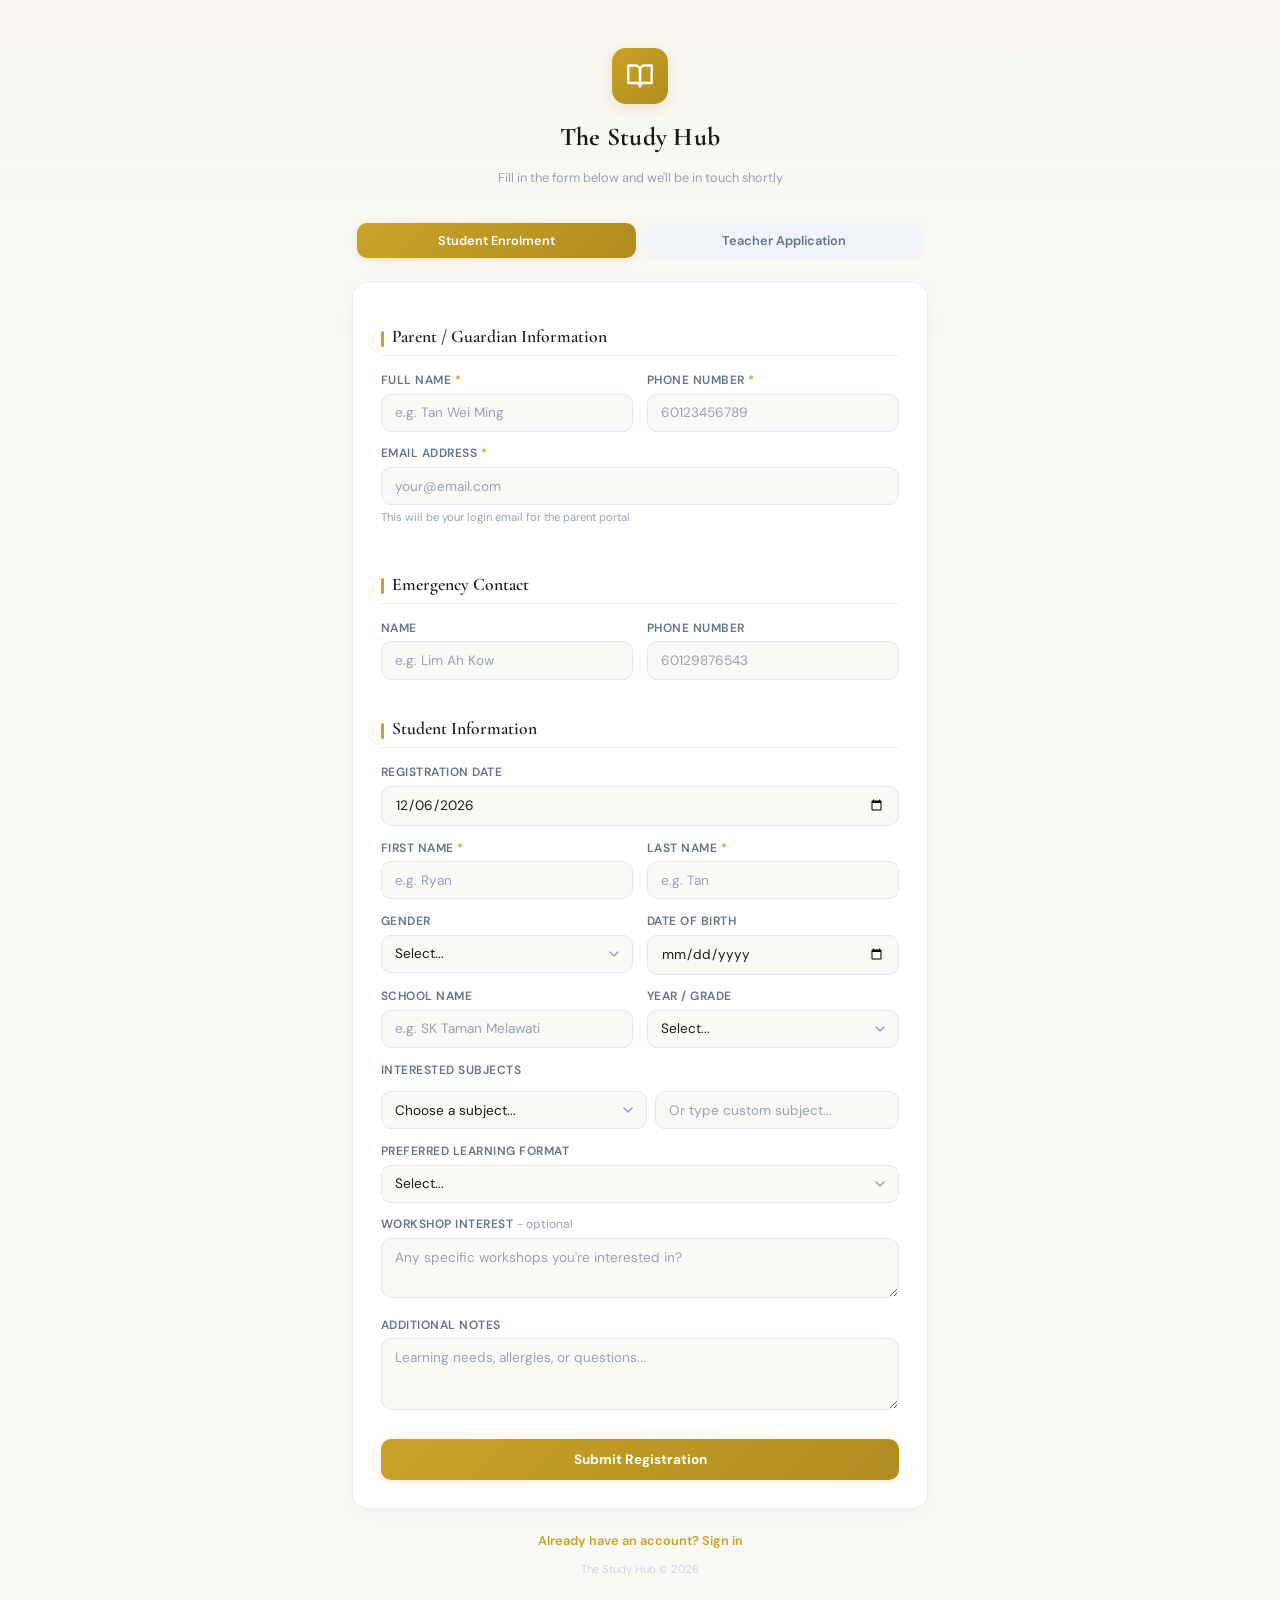
==== frontend/register.html @ 4c8f6954 "auth fix" ====
<!DOCTYPE html>
<html lang="en">
<head>
  <meta charset="UTF-8">
  <meta name="viewport" content="width=device-width, initial-scale=1.0">
  <title>Register — The Study Hub</title>
  <link rel="preconnect" href="https://fonts.googleapis.com">
  <link rel="preconnect" href="https://fonts.gstatic.com" crossorigin>
  <link href="https://fonts.googleapis.com/css2?family=Cormorant+Garamond:wght@400;600;700&family=DM+Sans:wght@400;500;600;700&display=swap" rel="stylesheet">
  <style>
    * { box-sizing: border-box; }
    body { font-family: 'DM Sans', sans-serif; background: #FAF9F6; color: #1a1a1a; }

    .reg-input {
      width: 100%; padding: 0.6rem 0.8rem;
      background: #FAF9F6; border: 1px solid #e2e8f0;
      border-radius: 10px; color: #1a1a1a; font-size: 0.85rem;
      outline: none; transition: border 0.2s, box-shadow 0.2s;
      font-family: 'DM Sans', sans-serif;
    }
    .reg-input:focus {
      border-color: #C9A227;
      box-shadow: 0 0 0 3px rgba(201,162,39,0.1);
    }
    .reg-input::placeholder { color: #94a3b8; }
    select.reg-input { appearance: none; background-image: url("data:image/svg+xml,%3Csvg width='10' height='6' viewBox='0 0 10 6' fill='none' xmlns='http://www.w3.org/2000/svg'%3E%3Cpath d='M1 1l4 4 4-4' stroke='%2394a3b8' stroke-width='1.5' stroke-linecap='round' stroke-linejoin='round'/%3E%3C/svg%3E"); background-repeat: no-repeat; background-position: right 0.8rem center; padding-right: 2.2rem; }
    textarea.reg-input { resize: vertical; min-height: 60px; }

    .reg-label {
      display: block; font-size: 0.75rem; font-weight: 600;
      color: #64748b; margin-bottom: 0.35rem;
      text-transform: uppercase; letter-spacing: 0.04em;
    }
    .reg-label .req { color: #C9A227; }

    .section-title {
      font-family: 'Cormorant Garamond', serif;
      font-size: 1.1rem; font-weight: 600; color: #1a1a1a;
      padding-bottom: 0.5rem; margin-bottom: 1rem;
      border-bottom: 1px solid rgba(201,162,39,0.15);
    }
    .section-title::before {
      content: ''; display: inline-block; width: 3px; height: 0.9em;
      background: #C9A227; border-radius: 2px; margin-right: 0.5rem; vertical-align: middle;
    }

    .tab-btn {
      flex: 1; padding: 0.55rem; border-radius: 10px; font-size: 0.8rem;
      font-weight: 600; cursor: pointer; transition: all 0.2s; border: none;
      font-family: 'DM Sans', sans-serif;
    }
    .tab-btn.active {
      background: linear-gradient(135deg, #C9A227 0%, #b08d20 100%);
      color: #fff; box-shadow: 0 2px 8px rgba(201,162,39,0.2);
    }
    .tab-btn:not(.active) {
      background: #f1f5f9; color: #64748b;
    }
    .tab-btn:not(.active):hover { background: #e2e8f0; color: #374151; }

    .submit-btn {
      width: 100%; padding: 0.75rem; border: none; border-radius: 10px;
      font-weight: 700; font-size: 0.85rem; cursor: pointer;
      background: linear-gradient(135deg, #C9A227 0%, #b08d20 100%);
      color: #fff; transition: opacity 0.15s, transform 0.1s;
      font-family: 'DM Sans', sans-serif;
      box-shadow: 0 2px 8px rgba(201,162,39,0.2);
    }
    .submit-btn:hover { opacity: 0.9; }
    .submit-btn:active { transform: scale(0.98); }
    .submit-btn:disabled { opacity: 0.5; cursor: not-allowed; }

    .card {
      background: #fff; border-radius: 16px; padding: 1.75rem;
      border: 1px solid rgba(0,0,0,0.06);
      box-shadow: 0 4px 24px rgba(0,0,0,0.04), 0 1px 3px rgba(0,0,0,0.03);
    }

    .success-card {
      background: #fff; border-radius: 16px; padding: 2.5rem 1.75rem;
      border: 1px solid rgba(16,185,129,0.15); text-align: center;
      box-shadow: 0 4px 24px rgba(0,0,0,0.04);
    }

    .error-box {
      padding: 0.6rem 0.85rem; background: #fef2f2;
      border: 1px solid #fecaca; border-radius: 10px;
      color: #dc2626; font-size: 0.8rem;
    }

    .hidden { display: none !important; }
    .grid-2 { display: grid; grid-template-columns: 1fr 1fr; gap: 0.85rem; }
    @media (max-width: 480px) { .grid-2 { grid-template-columns: 1fr; } }
  </style>
</head>
<body style="min-height:100vh;padding:2.5rem 1rem">

<!-- Subtle gold glow at top -->
<div style="position:fixed;top:0;left:0;right:0;height:40%;background:linear-gradient(180deg,rgba(201,162,39,0.03) 0%,transparent 100%);pointer-events:none"></div>

<div style="max-width:36rem;margin:0 auto;position:relative">

  <!-- Header -->
  <div style="text-align:center;margin-bottom:2rem">
    <div style="width:56px;height:56px;border-radius:14px;display:flex;align-items:center;justify-content:center;margin:0 auto 0.85rem;background:linear-gradient(135deg,#C9A227 0%,#b08d20 100%);box-shadow:0 4px 16px rgba(201,162,39,0.2)">
      <svg width="28" height="28" viewBox="0 0 24 24" fill="none" stroke="#fff" stroke-width="2" stroke-linecap="round" stroke-linejoin="round"><path d="M2 3h6a4 4 0 0 1 4 4v14a3 3 0 0 0-3-3H2z"/><path d="M22 3h-6a4 4 0 0 0-4 4v14a3 3 0 0 1 3-3h7z"/></svg>
    </div>
    <h1 style="font-family:'Cormorant Garamond',serif;font-size:1.6rem;font-weight:700;color:#1a1a1a;letter-spacing:0.01em">The Study Hub</h1>
    <p style="color:#94a3b8;font-size:0.8rem;margin-top:0.25rem">Fill in the form below and we'll be in touch shortly</p>
  </div>

  <!-- Tab Toggle -->
  <div id="reg-tabs" style="display:flex;gap:0.5rem;margin-bottom:1.25rem;background:#f8f7f4;padding:0.3rem;border-radius:12px">
    <button id="tab-student" class="tab-btn active" onclick="switchTab('student')">Student Enrolment</button>
    <button id="tab-teacher" class="tab-btn" onclick="switchTab('teacher')">Teacher Application</button>
  </div>

  <!-- Success: Student -->
  <div id="success-card" class="hidden success-card">
    <div style="width:56px;height:56px;border-radius:50%;background:rgba(16,185,129,0.08);display:flex;align-items:center;justify-content:center;margin:0 auto 1rem">
      <svg width="28" height="28" viewBox="0 0 24 24" fill="none" stroke="#10b981" stroke-width="2.5" stroke-linecap="round" stroke-linejoin="round"><polyline points="20 6 9 17 4 12"/></svg>
    </div>
    <h2 style="font-family:'Cormorant Garamond',serif;font-size:1.35rem;font-weight:700;color:#1a1a1a;margin-bottom:0.5rem">Registration Submitted!</h2>
    <p style="color:#64748b;font-size:0.85rem;line-height:1.6">Thank you! We have received your registration. Our team will review it and contact you at <strong id="success-email" style="color:#C9A227"></strong> within 1-2 business days.</p>
    <a href="/" style="display:inline-block;margin-top:1.25rem;padding:0.5rem 1.5rem;font-size:0.8rem;color:#C9A227;border:1px solid rgba(201,162,39,0.3);border-radius:8px;text-decoration:none;font-weight:600;transition:background 0.15s"
      onmouseover="this.style.background='rgba(201,162,39,0.06)'" onmouseout="this.style.background='transparent'">Back to Login</a>
  </div>

  <!-- Success: Teacher -->
  <div id="success-teacher" class="hidden success-card">
    <div style="width:56px;height:56px;border-radius:50%;background:rgba(16,185,129,0.08);display:flex;align-items:center;justify-content:center;margin:0 auto 1rem">
      <svg width="28" height="28" viewBox="0 0 24 24" fill="none" stroke="#10b981" stroke-width="2.5" stroke-linecap="round" stroke-linejoin="round"><polyline points="20 6 9 17 4 12"/></svg>
    </div>
    <h2 style="font-family:'Cormorant Garamond',serif;font-size:1.35rem;font-weight:700;color:#1a1a1a;margin-bottom:0.5rem">Application Submitted!</h2>
    <p id="teacher-success-msg" style="color:#64748b;font-size:0.85rem;line-height:1.6">Thank you for your interest in joining The Study Hub. We will review your application and contact you within 3-5 business days.</p>
    <a href="/" style="display:inline-block;margin-top:1.25rem;padding:0.5rem 1.5rem;font-size:0.8rem;color:#C9A227;border:1px solid rgba(201,162,39,0.3);border-radius:8px;text-decoration:none;font-weight:600;transition:background 0.15s"
      onmouseover="this.style.background='rgba(201,162,39,0.06)'" onmouseout="this.style.background='transparent'">Back to Login</a>
  </div>

  <!-- Student Form -->
  <form id="student-form" class="card" style="display:flex;flex-direction:column;gap:1.5rem">

    <div id="student-error" class="hidden error-box"></div>

    <!-- Parent / Guardian -->
    <div>
      <h2 class="section-title">Parent / Guardian Information</h2>
      <div style="display:flex;flex-direction:column;gap:0.85rem">
        <div class="grid-2">
          <div>
            <label class="reg-label">Full Name <span class="req">*</span></label>
            <input name="parentName" class="reg-input" placeholder="e.g. Tan Wei Ming" required>
          </div>
          <div>
            <label class="reg-label">Phone Number <span class="req">*</span></label>
            <input name="phone" class="reg-input" placeholder="60123456789" required>
          </div>
        </div>
        <div>
          <label class="reg-label">Email Address <span class="req">*</span></label>
          <input name="email" type="email" class="reg-input" placeholder="your@email.com" required>
          <p style="font-size:0.7rem;color:#94a3b8;margin-top:0.3rem">This will be your login email for the parent portal</p>
        </div>
      </div>
    </div>

    <!-- Emergency Contact -->
    <div>
      <h2 class="section-title">Emergency Contact</h2>
      <div class="grid-2">
        <div>
          <label class="reg-label">Name</label>
          <input name="emergencyName" class="reg-input" placeholder="e.g. Lim Ah Kow">
        </div>
        <div>
          <label class="reg-label">Phone Number</label>
          <input name="emergencyPhone" class="reg-input" placeholder="60129876543">
        </div>
      </div>
    </div>

    <!-- Student Info -->
    <div>
      <h2 class="section-title">Student Information</h2>
      <div style="display:flex;flex-direction:column;gap:0.85rem">
        <div>
          <label class="reg-label">Registration Date</label>
          <input name="registrationDate" type="date" id="reg-date-input" class="reg-input">
        </div>
        <div class="grid-2">
          <div>
            <label class="reg-label">First Name <span class="req">*</span></label>
            <input name="studentFirstName" class="reg-input" placeholder="e.g. Ryan" required>
          </div>
          <div>
            <label class="reg-label">Last Name <span class="req">*</span></label>
            <input name="studentLastName" class="reg-input" placeholder="e.g. Tan" required>
          </div>
        </div>
        <div class="grid-2">
          <div>
            <label class="reg-label">Gender</label>
            <select name="studentGender" class="reg-input">
              <option value="">Select...</option>
              <option>Male</option>
              <option>Female</option>
            </select>
          </div>
          <div>
            <label class="reg-label">Date of Birth</label>
            <input name="studentDob" type="date" class="reg-input">
          </div>
        </div>
        <div class="grid-2">
          <div>
            <label class="reg-label">School Name</label>
            <input name="schoolName" class="reg-input" placeholder="e.g. SK Taman Melawati">
          </div>
          <div>
            <label class="reg-label">Year / Grade</label>
            <select name="yearGrade" class="reg-input">
              <option value="">Select...</option>
              <optgroup label="Primary (SJKC / SK)">
                <option value="Standard 1">Standard 1</option>
                <option value="Standard 2">Standard 2</option>
                <option value="Standard 3">Standard 3</option>
                <option value="Standard 4">Standard 4</option>
                <option value="Standard 5">Standard 5</option>
                <option value="Standard 6">Standard 6</option>
              </optgroup>
              <optgroup label="Secondary">
                <option value="Form 1">Form 1</option>
                <option value="Form 2">Form 2</option>
                <option value="Form 3">Form 3</option>
                <option value="Form 4">Form 4</option>
                <option value="Form 5">Form 5</option>
              </optgroup>
              <optgroup label="Pre-school">
                <option value="Pre-school (4-5)">Pre-school (4-5)</option>
                <option value="Pre-school (5-6)">Pre-school (5-6)</option>
              </optgroup>
            </select>
          </div>
        </div>
        <div>
          <label class="reg-label">Interested Subjects</label>
          <div id="subject-tags" style="display:flex;flex-wrap:wrap;gap:0.4rem;margin-bottom:0.5rem"></div>
          <div style="display:flex;gap:0.5rem">
            <select id="subject-select" class="reg-input" style="flex:1" onchange="addSubject(this.value);this.value=''">
              <option value="">Choose a subject...</option>
              <optgroup label="Academic">
                <option value="Mathematics">Mathematics</option>
                <option value="Science">Science</option>
                <option value="English">English</option>
                <option value="Bahasa Melayu">Bahasa Melayu</option>
                <option value="Mandarin">Mandarin</option>
                <option value="Sejarah">Sejarah</option>
                <option value="Geography">Geography</option>
              </optgroup>
              <optgroup label="Non-academic">
                <option value="Art">Art</option>
                <option value="Music">Music</option>
                <option value="Public Speaking">Public Speaking</option>
                <option value="Robotics">Robotics</option>
                <option value="Coding">Coding</option>
              </optgroup>
            </select>
            <input id="subject-custom" class="reg-input" style="flex:1" placeholder="Or type custom subject..." onkeydown="if(event.key==='Enter'){event.preventDefault();addSubject(this.value);this.value='';}">
          </div>
          <input type="hidden" name="subjectInterest" id="subject-interest-hidden">
        </div>
        <div>
          <label class="reg-label">Preferred Learning Format</label>
          <select name="classTypeInterest" class="reg-input">
            <option value="">Select...</option>
            <option value="Group">Group Class</option>
            <option value="Private">Private / 1-on-1</option>
            <option value="Both">Open to both</option>
          </select>
        </div>
        <div>
          <label class="reg-label">Workshop Interest <span style="color:#94a3b8;font-weight:400;text-transform:none;letter-spacing:0">- optional</span></label>
          <textarea name="workshopInterest" rows="2" class="reg-input" placeholder="Any specific workshops you're interested in?"></textarea>
        </div>
        <div>
          <label class="reg-label">Additional Notes</label>
          <textarea name="notes" rows="3" class="reg-input" placeholder="Learning needs, allergies, or questions..."></textarea>
        </div>
      </div>
    </div>

    <button type="submit" id="student-submit-btn" class="submit-btn">Submit Registration</button>
  </form>

  <!-- Teacher Form -->
  <form id="teacher-form" class="hidden card" style="display:none;flex-direction:column;gap:1.5rem">

    <div id="teacher-error" class="hidden error-box"></div>

    <!-- Personal Info -->
    <div>
      <h2 class="section-title">Personal Information</h2>
      <div style="display:flex;flex-direction:column;gap:0.85rem">
        <div class="grid-2">
          <div>
            <label class="reg-label">Full Name <span class="req">*</span></label>
            <input name="fullName" class="reg-input" placeholder="e.g. Siti Nurhaliza" required>
          </div>
          <div>
            <label class="reg-label">Display / Preferred Name</label>
            <input name="displayName" class="reg-input" placeholder="e.g. Ms. Siti">
          </div>
        </div>
        <div class="grid-2">
          <div>
            <label class="reg-label">Email Address <span class="req">*</span></label>
            <input name="email" type="email" class="reg-input" placeholder="teacher@email.com" required>
          </div>
          <div>
            <label class="reg-label">Phone Number <span class="req">*</span></label>
            <input name="phone" class="reg-input" placeholder="60123456789" required>
          </div>
        </div>
      </div>
    </div>

    <!-- Professional Info -->
    <div>
      <h2 class="section-title">Professional Information</h2>
      <div style="display:flex;flex-direction:column;gap:0.85rem">
        <div>
          <label class="reg-label">Subject / Specialty <span class="req">*</span></label>
          <input name="specialty" class="reg-input" placeholder="e.g. Mathematics, English, Science, BM..." required>
        </div>
        <div class="grid-2">
          <div>
            <label class="reg-label">Employment Type</label>
            <select name="employmentType" class="reg-input">
              <option value="full-time">Full-time</option>
              <option value="part-time">Part-time</option>
            </select>
          </div>
          <div>
            <label class="reg-label">Years of Experience</label>
            <input name="experience" type="number" min="0" class="reg-input" placeholder="e.g. 3">
          </div>
        </div>
        <div>
          <label class="reg-label">Qualifications</label>
          <input name="qualifications" class="reg-input" placeholder="e.g. B.Ed Mathematics, UPSI">
        </div>
        <div>
          <label class="reg-label">Bio / About</label>
          <textarea name="bio" rows="4" class="reg-input" placeholder="Teaching experience, approach, and why you'd like to join..."></textarea>
        </div>
        <div>
          <label class="reg-label">Preferred Teaching Days / Schedule</label>
          <input name="schedule" class="reg-input" placeholder="e.g. Mon, Wed, Fri afternoons">
        </div>
        <div>
          <label class="reg-label">Expected Salary (RM/month)</label>
          <input name="expectedSalary" type="number" min="0" class="reg-input" placeholder="e.g. 3500">
        </div>
      </div>
    </div>

    <button type="submit" id="teacher-submit-btn" class="submit-btn">Submit Application</button>
  </form>

  <!-- Back to login link -->
  <div style="text-align:center;margin-top:1.25rem">
    <a href="/" style="font-size:0.8rem;color:#C9A227;text-decoration:none;font-weight:600;transition:color 0.15s"
      onmouseover="this.style.color='#a6841d'" onmouseout="this.style.color='#C9A227'">Already have an account? Sign in</a>
  </div>

  <p style="text-align:center;font-size:0.7rem;color:#cbd5e1;margin-top:0.75rem">The Study Hub &copy; 2026</p>
</div>

<script>
  // Set registration date default to today
  (function() {
    var today = new Date().toISOString().slice(0, 10);
    var el = document.getElementById('reg-date-input');
    if (el) el.value = today;
  })();

  // ── Subject tag picker ──────────────────────────────────────────────────
  var _subjects = [];
  function addSubject(val) {
    val = (val || '').trim();
    if (!val || _subjects.indexOf(val) > -1) return;
    _subjects.push(val);
    _renderSubjects();
  }
  function removeSubject(val) {
    _subjects = _subjects.filter(function(s) { return s !== val; });
    _renderSubjects();
  }
  function _esc(str) {
    var d = document.createElement('div');
    d.textContent = str;
    return d.innerHTML;
  }
  function _renderSubjects() {
    var wrap = document.getElementById('subject-tags');
    var hidden = document.getElementById('subject-interest-hidden');
    hidden.value = _subjects.join(', ');
    wrap.innerHTML = _subjects.map(function(s) {
      var safe = _esc(s);
      var safeAttr = safe.replace(/'/g, '&#39;');
      return '<span style="display:inline-flex;align-items:center;gap:0.3rem;padding:0.25rem 0.6rem;background:rgba(201,162,39,0.08);border:1px solid rgba(201,162,39,0.2);border-radius:6px;font-size:0.78rem;font-weight:600;color:#92400e">'
        + safe + '<button type="button" onclick="removeSubject(\'' + safeAttr + '\')" style="background:none;border:none;cursor:pointer;font-size:0.9rem;color:#94a3b8;line-height:1;padding:0">&times;</button></span>';
    }).join('');
  }

  function switchTab(tab) {
    var tabs = ['student', 'teacher'];
    tabs.forEach(function(t) {
      var btn = document.getElementById('tab-' + t);
      var form = document.getElementById(t + '-form');
      if (t === tab) {
        btn.classList.add('active');
        form.classList.remove('hidden');
        form.style.display = 'flex';
      } else {
        btn.classList.remove('active');
        form.classList.add('hidden');
        form.style.display = 'none';
      }
    });
  }

  // Student registration (API)
  document.getElementById('student-form').addEventListener('submit', async function(e) {
    e.preventDefault();
    var btn = document.getElementById('student-submit-btn');
    var errEl = document.getElementById('student-error');
    btn.textContent = 'Submitting...';
    btn.disabled = true;
    errEl.classList.add('hidden');

    var fd = new FormData(e.target);
    var body = {};
    fd.forEach(function(v, k) { body[k] = v; });
    // schoolFees is admin-assigned, send 0 (backend expects number)
    body.schoolFees = 0;
    // gender mirrors studentGender for backend compatibility
    if (body.studentGender) body.gender = body.studentGender;
    else body.gender = '';
    // classInterest not in form anymore, default empty
    if (!body.classInterest) body.classInterest = '';

    try {
      var res = await fetch('/api/register', {
        method: 'POST',
        headers: { 'Content-Type': 'application/json' },
        body: JSON.stringify(body)
      });
      if (!res.ok) {
        var msg = await res.text();
        throw new Error(msg || 'Submission failed');
      }
      document.getElementById('success-email').textContent = body.email;
      document.getElementById('student-form').style.display = 'none';
      document.getElementById('reg-tabs').style.display = 'none';
      document.getElementById('success-card').classList.remove('hidden');
    } catch(err) {
      errEl.textContent = err.message;
      errEl.classList.remove('hidden');
      btn.textContent = 'Submit Registration';
      btn.disabled = false;
    }
  });

  // Teacher registration (API)
  document.getElementById('teacher-form').addEventListener('submit', async function(e) {
    e.preventDefault();
    var btn = document.getElementById('teacher-submit-btn');
    var errEl = document.getElementById('teacher-error');
    btn.textContent = 'Submitting...';
    btn.disabled = true;
    errEl.classList.add('hidden');

    var fd = new FormData(e.target);
    var data = {};
    fd.forEach(function(v, k) { data[k] = v; });

    if (!data.fullName || !data.email || !data.phone || !data.specialty) {
      errEl.textContent = 'Please fill in all required fields.';
      errEl.classList.remove('hidden');
      btn.textContent = 'Submit Application';
      btn.disabled = false;
      return;
    }

    var body = {
      type: 'teacher',
      status: 'pending',
      submittedOn: new Date().toISOString().slice(0,10),
      fullName: data.fullName,
      displayName: data.displayName || data.fullName,
      email: data.email,
      phone: data.phone,
      specialty: data.specialty,
      employmentType: data.employmentType,
      experience: data.experience || '0',
      qualifications: data.qualifications || '',
      bio: data.bio || '',
      schedule: data.schedule || '',
      expectedSalary: data.expectedSalary || ''
    };

    try {
      var res = await fetch('/api/register-teacher', {
        method: 'POST',
        headers: { 'Content-Type': 'application/json' },
        body: JSON.stringify(body)
      });
      if (!res.ok) {
        var msg = await res.text();
        throw new Error(msg || 'Submission failed');
      }
      document.getElementById('teacher-form').style.display = 'none';
      document.getElementById('reg-tabs').style.display = 'none';
      document.getElementById('success-teacher').classList.remove('hidden');
    } catch(err) {
      errEl.textContent = err.message;
      errEl.classList.remove('hidden');
      btn.textContent = 'Submit Application';
      btn.disabled = false;
    }
  });
</script>
</body>
</html>
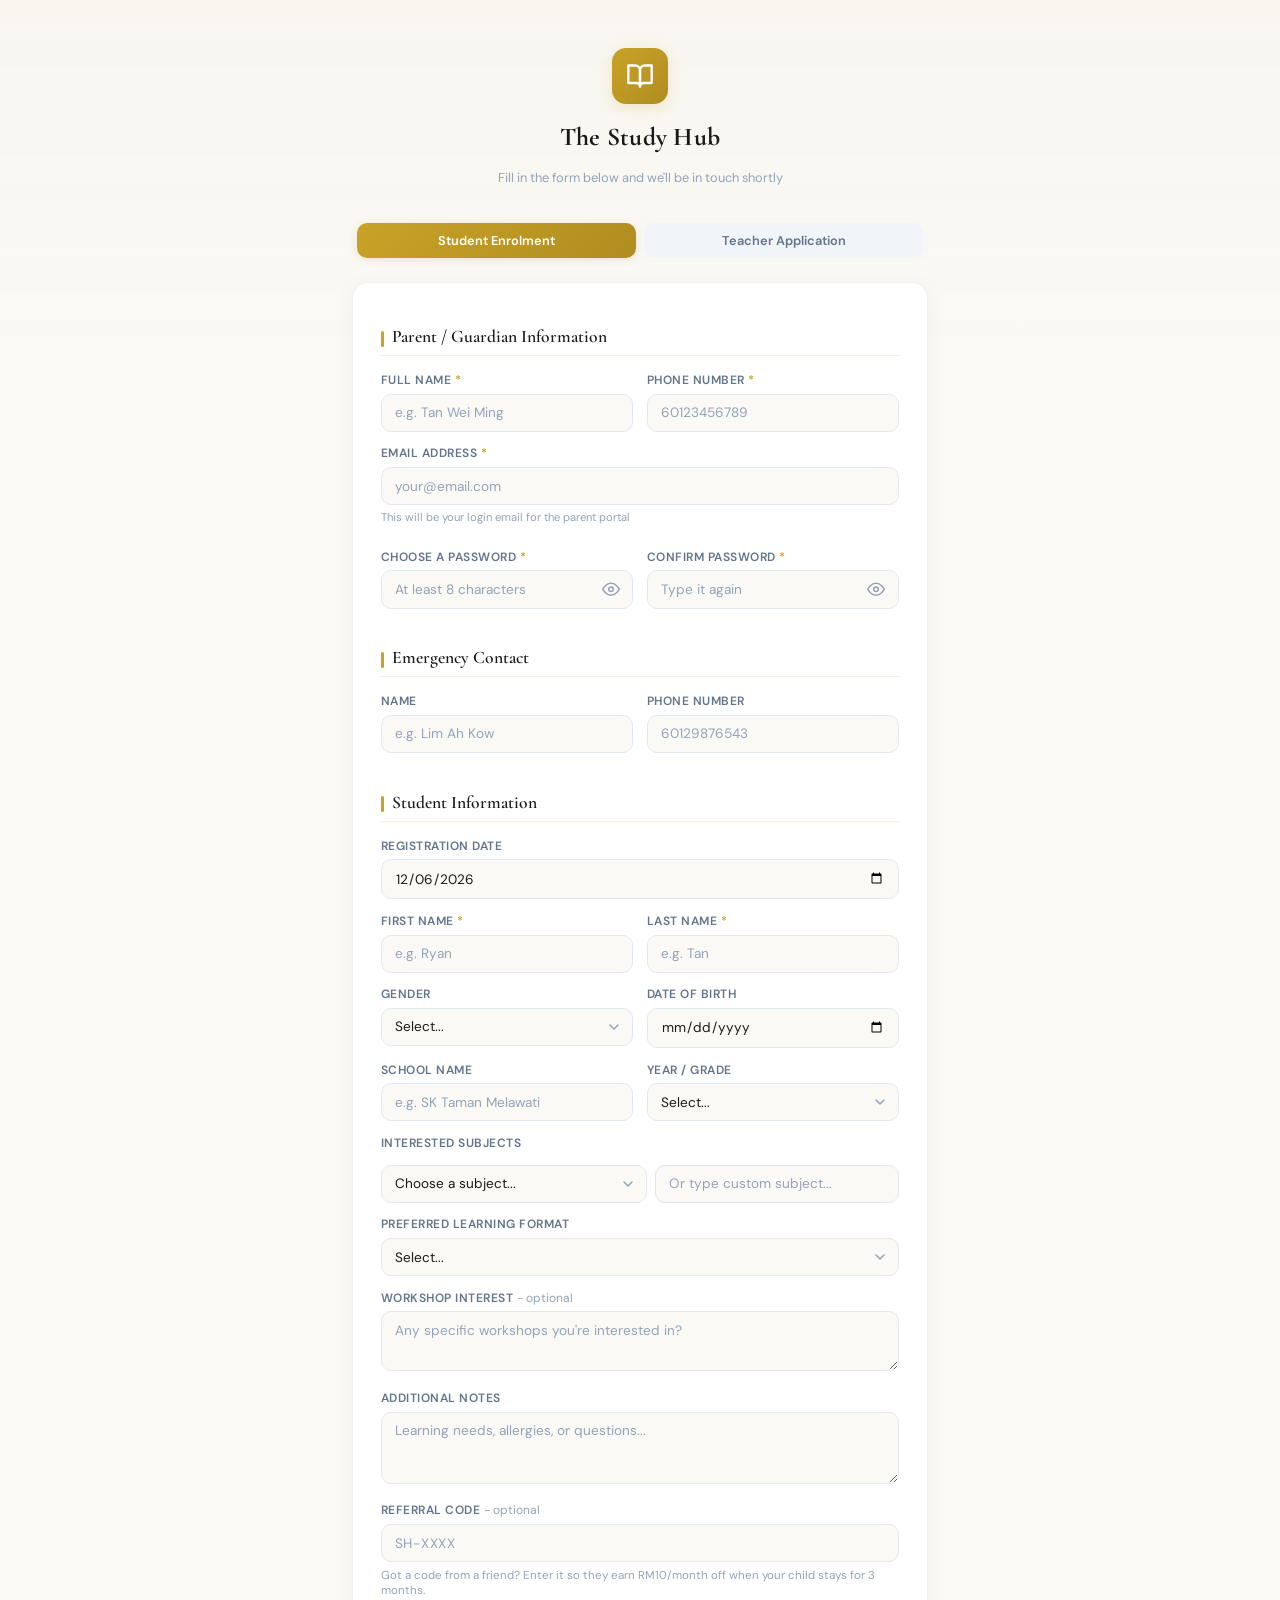
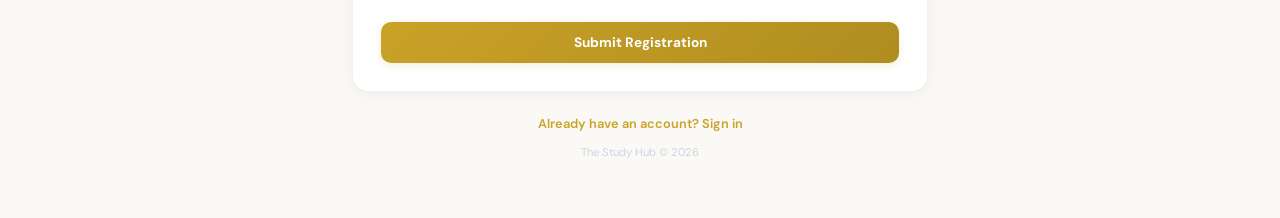
==== commit 3e7fbce6: "Implement file-based database migrations and password reset functionality - Added migration system i" ====
--- a/frontend/register.html
+++ b/frontend/register.html
@@ -117,22 +117,24 @@
 
   <!-- Success: Student -->
   <div id="success-card" class="hidden success-card">
-    <div style="width:56px;height:56px;border-radius:50%;background:rgba(16,185,129,0.08);display:flex;align-items:center;justify-content:center;margin:0 auto 1rem">
-      <svg width="28" height="28" viewBox="0 0 24 24" fill="none" stroke="#10b981" stroke-width="2.5" stroke-linecap="round" stroke-linejoin="round"><polyline points="20 6 9 17 4 12"/></svg>
-    </div>
-    <h2 style="font-family:'Cormorant Garamond',serif;font-size:1.35rem;font-weight:700;color:#1a1a1a;margin-bottom:0.5rem">Registration Submitted!</h2>
-    <p style="color:#64748b;font-size:0.85rem;line-height:1.6">Thank you! We have received your registration. Our team will review it and contact you at <strong id="success-email" style="color:#C9A227"></strong> within 1-2 business days.</p>
+    <div style="width:56px;height:56px;border-radius:50%;background:rgba(201,162,39,0.08);display:flex;align-items:center;justify-content:center;margin:0 auto 1rem">
+      <svg width="28" height="28" viewBox="0 0 24 24" fill="none" stroke="#C9A227" stroke-width="2.5" stroke-linecap="round" stroke-linejoin="round"><path d="M4 4h16c1.1 0 2 .9 2 2v12c0 1.1-.9 2-2 2H4c-1.1 0-2-.9-2-2V6c0-1.1.9-2 2-2z"/><polyline points="22,6 12,13 2,6"/></svg>
+    </div>
+    <h2 style="font-family:'Cormorant Garamond',serif;font-size:1.35rem;font-weight:700;color:#1a1a1a;margin-bottom:0.5rem">Check your email</h2>
+    <p style="color:#64748b;font-size:0.85rem;line-height:1.6">We've sent a verification link to <strong id="success-email" style="color:#C9A227"></strong>.<br>Click the link in the email to activate your account and sign in.</p>
+    <p style="color:#94a3b8;font-size:0.75rem;line-height:1.5;margin-top:0.85rem">Didn't get the email? Check your spam folder, then try the <a href="/" style="color:#C9A227;text-decoration:none;font-weight:600">resend link on the login page</a>.</p>
     <a href="/" style="display:inline-block;margin-top:1.25rem;padding:0.5rem 1.5rem;font-size:0.8rem;color:#C9A227;border:1px solid rgba(201,162,39,0.3);border-radius:8px;text-decoration:none;font-weight:600;transition:background 0.15s"
       onmouseover="this.style.background='rgba(201,162,39,0.06)'" onmouseout="this.style.background='transparent'">Back to Login</a>
   </div>
 
   <!-- Success: Teacher -->
   <div id="success-teacher" class="hidden success-card">
-    <div style="width:56px;height:56px;border-radius:50%;background:rgba(16,185,129,0.08);display:flex;align-items:center;justify-content:center;margin:0 auto 1rem">
-      <svg width="28" height="28" viewBox="0 0 24 24" fill="none" stroke="#10b981" stroke-width="2.5" stroke-linecap="round" stroke-linejoin="round"><polyline points="20 6 9 17 4 12"/></svg>
-    </div>
-    <h2 style="font-family:'Cormorant Garamond',serif;font-size:1.35rem;font-weight:700;color:#1a1a1a;margin-bottom:0.5rem">Application Submitted!</h2>
-    <p id="teacher-success-msg" style="color:#64748b;font-size:0.85rem;line-height:1.6">Thank you for your interest in joining The Study Hub. We will review your application and contact you within 3-5 business days.</p>
+    <div style="width:56px;height:56px;border-radius:50%;background:rgba(201,162,39,0.08);display:flex;align-items:center;justify-content:center;margin:0 auto 1rem">
+      <svg width="28" height="28" viewBox="0 0 24 24" fill="none" stroke="#C9A227" stroke-width="2.5" stroke-linecap="round" stroke-linejoin="round"><path d="M4 4h16c1.1 0 2 .9 2 2v12c0 1.1-.9 2-2 2H4c-1.1 0-2-.9-2-2V6c0-1.1.9-2 2-2z"/><polyline points="22,6 12,13 2,6"/></svg>
+    </div>
+    <h2 style="font-family:'Cormorant Garamond',serif;font-size:1.35rem;font-weight:700;color:#1a1a1a;margin-bottom:0.5rem">Check your email</h2>
+    <p id="teacher-success-msg" style="color:#64748b;font-size:0.85rem;line-height:1.6">We've sent a confirmation link to <strong id="teacher-success-email" style="color:#C9A227"></strong>.<br>Click it to confirm your application — we'll review it within 3-5 business days and email you when there's a decision.</p>
+    <p style="color:#94a3b8;font-size:0.75rem;line-height:1.5;margin-top:0.85rem">Didn't get the email? Check your spam folder, then try the resend link on the login page.</p>
     <a href="/" style="display:inline-block;margin-top:1.25rem;padding:0.5rem 1.5rem;font-size:0.8rem;color:#C9A227;border:1px solid rgba(201,162,39,0.3);border-radius:8px;text-decoration:none;font-weight:600;transition:background 0.15s"
       onmouseover="this.style.background='rgba(201,162,39,0.06)'" onmouseout="this.style.background='transparent'">Back to Login</a>
   </div>
@@ -160,6 +162,30 @@
           <label class="reg-label">Email Address <span class="req">*</span></label>
           <input name="email" type="email" class="reg-input" placeholder="your@email.com" required>
           <p style="font-size:0.7rem;color:#94a3b8;margin-top:0.3rem">This will be your login email for the parent portal</p>
+        </div>
+        <div class="grid-2">
+          <div>
+            <label class="reg-label">Choose a Password <span class="req">*</span></label>
+            <div style="position:relative">
+              <input name="password" id="reg-password" type="password" class="reg-input" placeholder="At least 8 characters" required minlength="8" autocomplete="new-password" style="padding-right:2.5rem">
+              <button type="button" aria-label="Show password" onclick="togglePw(this,'reg-password')"
+                style="position:absolute;right:0.55rem;top:50%;transform:translateY(-50%);background:none;border:none;cursor:pointer;color:#94a3b8;padding:0.3rem;display:flex;align-items:center;justify-content:center;border-radius:6px"
+                onmouseover="this.style.color='#64748b';this.style.background='#f1f5f9'" onmouseout="this.style.color='#94a3b8';this.style.background='transparent'">
+                <svg width="18" height="18" viewBox="0 0 24 24" fill="none" stroke="currentColor" stroke-width="2" stroke-linecap="round" stroke-linejoin="round"><path d="M1 12s4-8 11-8 11 8 11 8-4 8-11 8-11-8-11-8z"/><circle cx="12" cy="12" r="3"/></svg>
+              </button>
+            </div>
+          </div>
+          <div>
+            <label class="reg-label">Confirm Password <span class="req">*</span></label>
+            <div style="position:relative">
+              <input name="passwordConfirm" id="reg-password-confirm" type="password" class="reg-input" placeholder="Type it again" required minlength="8" autocomplete="new-password" style="padding-right:2.5rem">
+              <button type="button" aria-label="Show password" onclick="togglePw(this,'reg-password-confirm')"
+                style="position:absolute;right:0.55rem;top:50%;transform:translateY(-50%);background:none;border:none;cursor:pointer;color:#94a3b8;padding:0.3rem;display:flex;align-items:center;justify-content:center;border-radius:6px"
+                onmouseover="this.style.color='#64748b';this.style.background='#f1f5f9'" onmouseout="this.style.color='#94a3b8';this.style.background='transparent'">
+                <svg width="18" height="18" viewBox="0 0 24 24" fill="none" stroke="currentColor" stroke-width="2" stroke-linecap="round" stroke-linejoin="round"><path d="M1 12s4-8 11-8 11 8 11 8-4 8-11 8-11-8-11-8z"/><circle cx="12" cy="12" r="3"/></svg>
+              </button>
+            </div>
+          </div>
         </div>
       </div>
     </div>
@@ -285,6 +311,11 @@
         <div>
           <label class="reg-label">Additional Notes</label>
           <textarea name="notes" rows="3" class="reg-input" placeholder="Learning needs, allergies, or questions..."></textarea>
+        </div>
+        <div>
+          <label class="reg-label">Referral Code <span style="color:#94a3b8;font-weight:400;text-transform:none;letter-spacing:0">- optional</span></label>
+          <input name="referralCode" class="reg-input" placeholder="SH-XXXX" style="text-transform:uppercase;letter-spacing:0.05em" maxlength="10">
+          <p style="margin:0.35rem 0 0;font-size:0.72rem;color:#94a3b8">Got a code from a friend? Enter it so they earn RM10/month off when your child stays for 3 months.</p>
         </div>
       </div>
     </div>
@@ -430,6 +461,22 @@
     });
   }
 
+  // togglePw: shared password show/hide helper. Same shape as the one on
+  // the login + reset pages.
+  function togglePw(btn, inputId) {
+    var input = document.getElementById(inputId);
+    if (!input) return;
+    var hidden = input.type === 'password';
+    input.type = hidden ? 'text' : 'password';
+    btn.setAttribute('aria-label', hidden ? 'Hide password' : 'Show password');
+    var svg = btn.querySelector('svg');
+    if (svg) {
+      svg.innerHTML = hidden
+        ? '<path d="M17.94 17.94A10.07 10.07 0 0 1 12 20c-7 0-11-8-11-8a18.45 18.45 0 0 1 5.06-5.94M9.9 4.24A9.12 9.12 0 0 1 12 4c7 0 11 8 11 8a18.5 18.5 0 0 1-2.16 3.19m-6.72-1.07a3 3 0 1 1-4.24-4.24"/><line x1="1" y1="1" x2="23" y2="23"/>'
+        : '<path d="M1 12s4-8 11-8 11 8 11 8-4 8-11 8-11-8-11-8z"/><circle cx="12" cy="12" r="3"/>';
+    }
+  }
+
   // Student registration (API)
   document.getElementById('student-form').addEventListener('submit', async function(e) {
     e.preventDefault();
@@ -449,6 +496,26 @@
     else body.gender = '';
     // classInterest not in form anymore, default empty
     if (!body.classInterest) body.classInterest = '';
+    // Normalize referral code (uppercase, trimmed)
+    body.referralCode = (body.referralCode || '').trim().toUpperCase();
+
+    // Password match guard — backend also enforces length, but we validate
+    // on the client so the error appears inline without a round trip.
+    if (body.password !== body.passwordConfirm) {
+      errEl.textContent = 'Passwords do not match.';
+      errEl.classList.remove('hidden');
+      btn.textContent = 'Submit Registration';
+      btn.disabled = false;
+      return;
+    }
+    if (!body.password || body.password.length < 8) {
+      errEl.textContent = 'Password must be at least 8 characters.';
+      errEl.classList.remove('hidden');
+      btn.textContent = 'Submit Registration';
+      btn.disabled = false;
+      return;
+    }
+    delete body.passwordConfirm;
 
     try {
       var res = await fetch('/api/register', {
@@ -520,6 +587,7 @@
         var msg = await res.text();
         throw new Error(msg || 'Submission failed');
       }
+      document.getElementById('teacher-success-email').textContent = body.email;
       document.getElementById('teacher-form').style.display = 'none';
       document.getElementById('reg-tabs').style.display = 'none';
       document.getElementById('success-teacher').classList.remove('hidden');
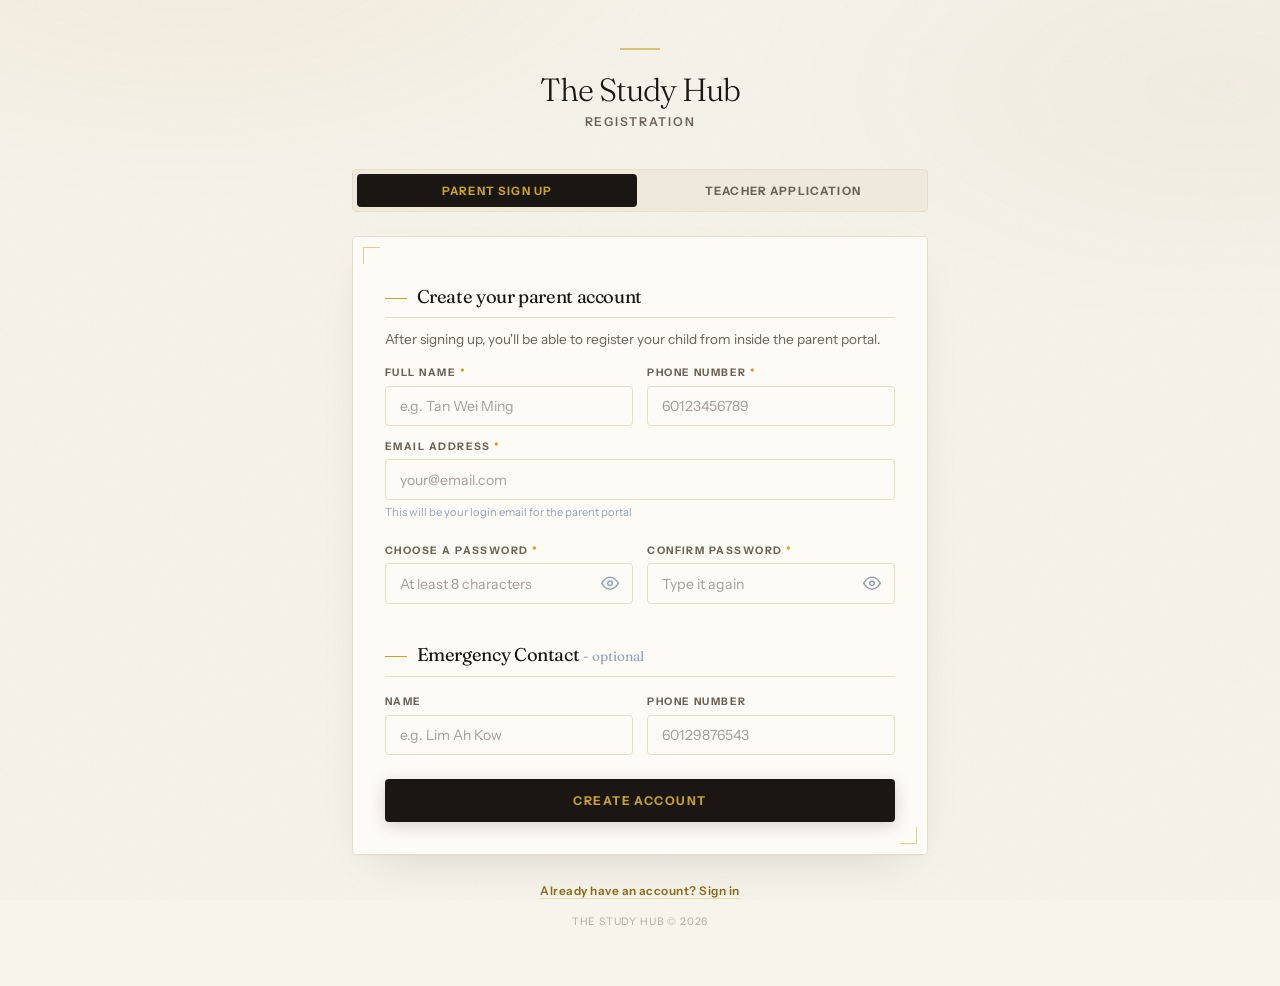
==== commit fec53e1b: "bug fixes" ====
--- a/frontend/register.html
+++ b/frontend/register.html
@@ -6,147 +6,178 @@
   <title>Register — The Study Hub</title>
   <link rel="preconnect" href="https://fonts.googleapis.com">
   <link rel="preconnect" href="https://fonts.gstatic.com" crossorigin>
-  <link href="https://fonts.googleapis.com/css2?family=Cormorant+Garamond:wght@400;600;700&family=DM+Sans:wght@400;500;600;700&display=swap" rel="stylesheet">
+  <link href="https://fonts.googleapis.com/css2?family=Cormorant+Garamond:wght@400;500;600;700&family=Fraunces:opsz,wght@9..144,300;9..144,400;9..144,600;9..144,700;9..144,900&family=Instrument+Sans:wght@400;500;600;700&display=swap" rel="stylesheet">
   <style>
+    :root {
+      --gold: #C9A227; --gold-deep: #8a6a14; --gold-dim: rgba(201,162,39,0.12);
+      --ink: #1a1612; --ink-soft: #3a342c; --ink-mute: #6b6258;
+      --paper: #F7F4EC; --paper-warm: #EFE9DB; --paper-card: #FDFBF5;
+      --rule: #E5DECB;
+      --serif: 'Cormorant Garamond', 'Fraunces', Georgia, serif;
+      --display: 'Fraunces', 'Cormorant Garamond', Georgia, serif;
+      --sans: 'Instrument Sans', -apple-system, BlinkMacSystemFont, sans-serif;
+    }
     * { box-sizing: border-box; }
-    body { font-family: 'DM Sans', sans-serif; background: #FAF9F6; color: #1a1a1a; }
+    body {
+      font-family: var(--sans); background: var(--paper); color: var(--ink);
+      margin: 0; -webkit-font-smoothing: antialiased; text-rendering: optimizeLegibility;
+    }
+    body::before {
+      content: ''; position: fixed; inset: 0; pointer-events: none; z-index: 0;
+      background-image: url("data:image/svg+xml;utf8,<svg xmlns='http://www.w3.org/2000/svg' width='220' height='220'><filter id='n'><feTurbulence type='fractalNoise' baseFrequency='0.85' numOctaves='2' stitchTiles='stitch'/><feColorMatrix values='0 0 0 0 0.1  0 0 0 0 0.08  0 0 0 0 0.05  0 0 0 0.55 0'/></filter><rect width='100%25' height='100%25' filter='url(%23n)'/></svg>");
+      opacity: 0.06; mix-blend-mode: multiply;
+    }
 
     .reg-input {
-      width: 100%; padding: 0.6rem 0.8rem;
-      background: #FAF9F6; border: 1px solid #e2e8f0;
-      border-radius: 10px; color: #1a1a1a; font-size: 0.85rem;
-      outline: none; transition: border 0.2s, box-shadow 0.2s;
-      font-family: 'DM Sans', sans-serif;
-    }
+      width: 100%; padding: 0.65rem 0.85rem;
+      background: var(--paper-card); border: 1px solid var(--rule);
+      border-radius: 4px; color: var(--ink); font-size: 0.88rem;
+      outline: none; transition: border 0.2s, box-shadow 0.2s, background 0.2s;
+      font-family: var(--sans);
+    }
+    .reg-input:hover { border-color: #d3c9ad; }
     .reg-input:focus {
-      border-color: #C9A227;
-      box-shadow: 0 0 0 3px rgba(201,162,39,0.1);
-    }
-    .reg-input::placeholder { color: #94a3b8; }
-    select.reg-input { appearance: none; background-image: url("data:image/svg+xml,%3Csvg width='10' height='6' viewBox='0 0 10 6' fill='none' xmlns='http://www.w3.org/2000/svg'%3E%3Cpath d='M1 1l4 4 4-4' stroke='%2394a3b8' stroke-width='1.5' stroke-linecap='round' stroke-linejoin='round'/%3E%3C/svg%3E"); background-repeat: no-repeat; background-position: right 0.8rem center; padding-right: 2.2rem; }
+      border-color: var(--gold); background: #fff;
+      box-shadow: 0 0 0 3px rgba(201,162,39,0.12);
+    }
+    .reg-input::placeholder { color: var(--ink-mute); opacity: 0.6; }
+    select.reg-input { appearance: none; background-image: url("data:image/svg+xml,%3Csvg width='10' height='6' viewBox='0 0 10 6' fill='none' xmlns='http://www.w3.org/2000/svg'%3E%3Cpath d='M1 1l4 4 4-4' stroke='%236b6258' stroke-width='1.5' stroke-linecap='round' stroke-linejoin='round'/%3E%3C/svg%3E"); background-repeat: no-repeat; background-position: right 0.85rem center; padding-right: 2.2rem; }
     textarea.reg-input { resize: vertical; min-height: 60px; }
 
     .reg-label {
-      display: block; font-size: 0.75rem; font-weight: 600;
-      color: #64748b; margin-bottom: 0.35rem;
-      text-transform: uppercase; letter-spacing: 0.04em;
-    }
-    .reg-label .req { color: #C9A227; }
+      display: block; font-family: var(--sans); font-size: 0.65rem; font-weight: 700;
+      color: var(--ink-mute); margin-bottom: 0.4rem;
+      text-transform: uppercase; letter-spacing: 0.14em;
+    }
+    .reg-label .req { color: var(--gold); }
 
     .section-title {
-      font-family: 'Cormorant Garamond', serif;
-      font-size: 1.1rem; font-weight: 600; color: #1a1a1a;
-      padding-bottom: 0.5rem; margin-bottom: 1rem;
-      border-bottom: 1px solid rgba(201,162,39,0.15);
+      font-family: var(--display);
+      font-size: 1.15rem; font-weight: 400; color: var(--ink);
+      padding-bottom: 0.6rem; margin-bottom: 1.15rem;
+      border-bottom: 1px solid var(--rule); letter-spacing: -0.02em;
     }
     .section-title::before {
-      content: ''; display: inline-block; width: 3px; height: 0.9em;
-      background: #C9A227; border-radius: 2px; margin-right: 0.5rem; vertical-align: middle;
+      content: ''; display: inline-block; width: 22px; height: 1px;
+      background: var(--gold); margin-right: 0.6rem; vertical-align: middle;
     }
 
     .tab-btn {
-      flex: 1; padding: 0.55rem; border-radius: 10px; font-size: 0.8rem;
-      font-weight: 600; cursor: pointer; transition: all 0.2s; border: none;
-      font-family: 'DM Sans', sans-serif;
-    }
-    .tab-btn.active {
-      background: linear-gradient(135deg, #C9A227 0%, #b08d20 100%);
-      color: #fff; box-shadow: 0 2px 8px rgba(201,162,39,0.2);
-    }
-    .tab-btn:not(.active) {
-      background: #f1f5f9; color: #64748b;
-    }
-    .tab-btn:not(.active):hover { background: #e2e8f0; color: #374151; }
+      flex: 1; padding: 0.6rem; border-radius: 4px; font-size: 0.72rem;
+      font-weight: 700; cursor: pointer; transition: all 0.2s; border: none;
+      font-family: var(--sans); text-transform: uppercase; letter-spacing: 0.1em;
+    }
+    .tab-btn.active { background: var(--ink); color: var(--gold); }
+    .tab-btn:not(.active) { background: var(--paper-warm); color: var(--ink-mute); }
+    .tab-btn:not(.active):hover { background: var(--rule); color: var(--ink-soft); }
 
     .submit-btn {
-      width: 100%; padding: 0.75rem; border: none; border-radius: 10px;
-      font-weight: 700; font-size: 0.85rem; cursor: pointer;
-      background: linear-gradient(135deg, #C9A227 0%, #b08d20 100%);
-      color: #fff; transition: opacity 0.15s, transform 0.1s;
-      font-family: 'DM Sans', sans-serif;
-      box-shadow: 0 2px 8px rgba(201,162,39,0.2);
-    }
-    .submit-btn:hover { opacity: 0.9; }
+      width: 100%; padding: 0.85rem; border: none; border-radius: 4px;
+      font-weight: 700; font-size: 0.76rem; cursor: pointer;
+      background: var(--ink); color: var(--gold);
+      transition: opacity 0.15s, transform 0.1s;
+      font-family: var(--sans); text-transform: uppercase; letter-spacing: 0.12em;
+      box-shadow: 0 4px 16px rgba(26,22,18,0.18);
+    }
+    .submit-btn:hover { opacity: 0.88; }
     .submit-btn:active { transform: scale(0.98); }
-    .submit-btn:disabled { opacity: 0.5; cursor: not-allowed; }
+    .submit-btn:disabled { opacity: 0.4; cursor: not-allowed; }
 
     .card {
-      background: #fff; border-radius: 16px; padding: 1.75rem;
-      border: 1px solid rgba(0,0,0,0.06);
-      box-shadow: 0 4px 24px rgba(0,0,0,0.04), 0 1px 3px rgba(0,0,0,0.03);
+      background: var(--paper-card); border-radius: 4px; padding: 2rem;
+      border: 1px solid var(--rule); position: relative;
+      box-shadow: 0 1px 0 rgba(26,22,18,0.02), 0 16px 48px -24px rgba(26,22,18,0.18);
+    }
+    .card::before {
+      content: ''; position: absolute; top: 10px; left: 10px;
+      width: 16px; height: 16px;
+      border-top: 1.5px solid var(--gold); border-left: 1.5px solid var(--gold);
+      pointer-events: none; opacity: 0.5;
+    }
+    .card::after {
+      content: ''; position: absolute; bottom: 10px; right: 10px;
+      width: 16px; height: 16px;
+      border-bottom: 1.5px solid var(--gold); border-right: 1.5px solid var(--gold);
+      pointer-events: none; opacity: 0.5;
     }
 
     .success-card {
-      background: #fff; border-radius: 16px; padding: 2.5rem 1.75rem;
-      border: 1px solid rgba(16,185,129,0.15); text-align: center;
-      box-shadow: 0 4px 24px rgba(0,0,0,0.04);
+      background: var(--paper-card); border-radius: 4px; padding: 2.5rem 2rem;
+      border: 1px solid var(--rule); border-top: 2px solid var(--gold);
+      text-align: center;
+      box-shadow: 0 1px 0 rgba(26,22,18,0.02), 0 16px 48px -24px rgba(26,22,18,0.18);
     }
 
     .error-box {
-      padding: 0.6rem 0.85rem; background: #fef2f2;
-      border: 1px solid #fecaca; border-radius: 10px;
-      color: #dc2626; font-size: 0.8rem;
+      padding: 0.7rem 1rem; background: #fef2f2;
+      border: 1px solid #fecaca; border-radius: 4px;
+      color: #dc2626; font-size: 0.82rem;
     }
 
     .hidden { display: none !important; }
-    .grid-2 { display: grid; grid-template-columns: 1fr 1fr; gap: 0.85rem; }
+    .grid-2 { display: grid; grid-template-columns: 1fr 1fr; gap: 0.9rem; }
     @media (max-width: 480px) { .grid-2 { grid-template-columns: 1fr; } }
+
+    @keyframes fadeUp { from { opacity:0; transform:translateY(14px); } to { opacity:1; transform:translateY(0); } }
+    .card, .success-card { animation: fadeUp 0.5s cubic-bezier(0.22,0.61,0.36,1) backwards; animation-delay: 0.15s; }
+    .card > * { animation: fadeUp 0.5s cubic-bezier(0.22,0.61,0.36,1) backwards; }
+    .card > *:nth-child(1) { animation-delay: 0.1s; }
+    .card > *:nth-child(2) { animation-delay: 0.18s; }
+    .card > *:nth-child(3) { animation-delay: 0.26s; }
+    .card > *:nth-child(4) { animation-delay: 0.34s; }
+    .card > *:nth-child(n+5) { animation-delay: 0.4s; }
   </style>
 </head>
-<body style="min-height:100vh;padding:2.5rem 1rem">
-
-<!-- Subtle gold glow at top -->
-<div style="position:fixed;top:0;left:0;right:0;height:40%;background:linear-gradient(180deg,rgba(201,162,39,0.03) 0%,transparent 100%);pointer-events:none"></div>
-
-<div style="max-width:36rem;margin:0 auto;position:relative">
-
-  <!-- Header -->
-  <div style="text-align:center;margin-bottom:2rem">
-    <div style="width:56px;height:56px;border-radius:14px;display:flex;align-items:center;justify-content:center;margin:0 auto 0.85rem;background:linear-gradient(135deg,#C9A227 0%,#b08d20 100%);box-shadow:0 4px 16px rgba(201,162,39,0.2)">
-      <svg width="28" height="28" viewBox="0 0 24 24" fill="none" stroke="#fff" stroke-width="2" stroke-linecap="round" stroke-linejoin="round"><path d="M2 3h6a4 4 0 0 1 4 4v14a3 3 0 0 0-3-3H2z"/><path d="M22 3h-6a4 4 0 0 0-4 4v14a3 3 0 0 1 3-3h7z"/></svg>
-    </div>
-    <h1 style="font-family:'Cormorant Garamond',serif;font-size:1.6rem;font-weight:700;color:#1a1a1a;letter-spacing:0.01em">The Study Hub</h1>
-    <p style="color:#94a3b8;font-size:0.8rem;margin-top:0.25rem">Fill in the form below and we'll be in touch shortly</p>
+<body style="min-height:100vh;padding:3rem 1rem;position:relative">
+
+<!-- Ambient warm wash -->
+<div style="position:fixed;top:0;left:0;right:0;bottom:0;pointer-events:none;z-index:0;background:radial-gradient(1000px 500px at 15% -8%,rgba(201,162,39,0.07),transparent 55%),radial-gradient(800px 400px at 95% 10%,rgba(138,106,20,0.04),transparent 60%)"></div>
+
+<div style="max-width:36rem;margin:0 auto;position:relative;z-index:1">
+
+  <!-- Header — editorial masthead -->
+  <div style="text-align:center;margin-bottom:2.5rem;animation:fadeUp 0.5s cubic-bezier(0.22,0.61,0.36,1) backwards">
+    <!-- Gold rule above title -->
+    <div style="width:40px;height:1.5px;background:#C9A227;margin:0 auto 1.25rem;opacity:0.6"></div>
+    <h1 style="font-family:'Fraunces','Cormorant Garamond',serif;font-size:2rem;font-weight:300;color:var(--ink);letter-spacing:-0.03em;margin:0 0 0.35rem">The Study Hub</h1>
+    <p style="color:var(--ink-mute);font-size:0.76rem;margin:0;font-family:var(--sans);text-transform:uppercase;letter-spacing:0.14em;font-weight:600">Registration</p>
   </div>
 
   <!-- Tab Toggle -->
-  <div id="reg-tabs" style="display:flex;gap:0.5rem;margin-bottom:1.25rem;background:#f8f7f4;padding:0.3rem;border-radius:12px">
-    <button id="tab-student" class="tab-btn active" onclick="switchTab('student')">Student Enrolment</button>
+  <div id="reg-tabs" style="display:flex;gap:0.35rem;margin-bottom:1.5rem;background:var(--paper-warm);padding:0.25rem;border-radius:4px;border:1px solid var(--rule)">
+    <button id="tab-student" class="tab-btn active" onclick="switchTab('student')">Parent Sign Up</button>
     <button id="tab-teacher" class="tab-btn" onclick="switchTab('teacher')">Teacher Application</button>
   </div>
 
   <!-- Success: Student -->
   <div id="success-card" class="hidden success-card">
-    <div style="width:56px;height:56px;border-radius:50%;background:rgba(201,162,39,0.08);display:flex;align-items:center;justify-content:center;margin:0 auto 1rem">
-      <svg width="28" height="28" viewBox="0 0 24 24" fill="none" stroke="#C9A227" stroke-width="2.5" stroke-linecap="round" stroke-linejoin="round"><path d="M4 4h16c1.1 0 2 .9 2 2v12c0 1.1-.9 2-2 2H4c-1.1 0-2-.9-2-2V6c0-1.1.9-2 2-2z"/><polyline points="22,6 12,13 2,6"/></svg>
-    </div>
-    <h2 style="font-family:'Cormorant Garamond',serif;font-size:1.35rem;font-weight:700;color:#1a1a1a;margin-bottom:0.5rem">Check your email</h2>
-    <p style="color:#64748b;font-size:0.85rem;line-height:1.6">We've sent a verification link to <strong id="success-email" style="color:#C9A227"></strong>.<br>Click the link in the email to activate your account and sign in.</p>
-    <p style="color:#94a3b8;font-size:0.75rem;line-height:1.5;margin-top:0.85rem">Didn't get the email? Check your spam folder, then try the <a href="/" style="color:#C9A227;text-decoration:none;font-weight:600">resend link on the login page</a>.</p>
-    <a href="/" style="display:inline-block;margin-top:1.25rem;padding:0.5rem 1.5rem;font-size:0.8rem;color:#C9A227;border:1px solid rgba(201,162,39,0.3);border-radius:8px;text-decoration:none;font-weight:600;transition:background 0.15s"
-      onmouseover="this.style.background='rgba(201,162,39,0.06)'" onmouseout="this.style.background='transparent'">Back to Login</a>
+    <div style="width:40px;height:1.5px;background:#C9A227;margin:0 auto 1.25rem;opacity:0.6"></div>
+    <h2 style="font-family:'Fraunces','Cormorant Garamond',serif;font-size:1.5rem;font-weight:400;color:var(--ink);margin:0 0 0.75rem;letter-spacing:-0.02em">Check your email</h2>
+    <p style="color:var(--ink-soft);font-size:0.88rem;line-height:1.7">We've sent a verification link to <strong id="success-email" style="color:var(--gold-deep)"></strong>.<br>Click the link in the email to activate your account and sign in.</p>
+    <p style="color:var(--ink-mute);font-size:0.78rem;line-height:1.6;margin-top:1rem">Didn't get the email? Check your spam folder, then try the <a href="/" style="color:var(--gold-deep);text-decoration:none;font-weight:600;border-bottom:1px solid rgba(201,162,39,0.3)">resend link on the login page</a>.</p>
+    <a href="/" style="display:inline-block;margin-top:1.5rem;padding:0.55rem 1.5rem;font-size:0.72rem;color:var(--gold-deep);border:1px solid var(--rule);border-radius:4px;text-decoration:none;font-weight:700;text-transform:uppercase;letter-spacing:0.1em;transition:border-color 0.15s,background 0.15s"
+      onmouseover="this.style.borderColor='#C9A227';this.style.background='rgba(201,162,39,0.06)'" onmouseout="this.style.borderColor='';this.style.background='transparent'">Back to Login</a>
   </div>
 
   <!-- Success: Teacher -->
   <div id="success-teacher" class="hidden success-card">
-    <div style="width:56px;height:56px;border-radius:50%;background:rgba(201,162,39,0.08);display:flex;align-items:center;justify-content:center;margin:0 auto 1rem">
-      <svg width="28" height="28" viewBox="0 0 24 24" fill="none" stroke="#C9A227" stroke-width="2.5" stroke-linecap="round" stroke-linejoin="round"><path d="M4 4h16c1.1 0 2 .9 2 2v12c0 1.1-.9 2-2 2H4c-1.1 0-2-.9-2-2V6c0-1.1.9-2 2-2z"/><polyline points="22,6 12,13 2,6"/></svg>
-    </div>
-    <h2 style="font-family:'Cormorant Garamond',serif;font-size:1.35rem;font-weight:700;color:#1a1a1a;margin-bottom:0.5rem">Check your email</h2>
-    <p id="teacher-success-msg" style="color:#64748b;font-size:0.85rem;line-height:1.6">We've sent a confirmation link to <strong id="teacher-success-email" style="color:#C9A227"></strong>.<br>Click it to confirm your application — we'll review it within 3-5 business days and email you when there's a decision.</p>
-    <p style="color:#94a3b8;font-size:0.75rem;line-height:1.5;margin-top:0.85rem">Didn't get the email? Check your spam folder, then try the resend link on the login page.</p>
-    <a href="/" style="display:inline-block;margin-top:1.25rem;padding:0.5rem 1.5rem;font-size:0.8rem;color:#C9A227;border:1px solid rgba(201,162,39,0.3);border-radius:8px;text-decoration:none;font-weight:600;transition:background 0.15s"
-      onmouseover="this.style.background='rgba(201,162,39,0.06)'" onmouseout="this.style.background='transparent'">Back to Login</a>
+    <div style="width:40px;height:1.5px;background:#C9A227;margin:0 auto 1.25rem;opacity:0.6"></div>
+    <h2 style="font-family:'Fraunces','Cormorant Garamond',serif;font-size:1.5rem;font-weight:400;color:var(--ink);margin:0 0 0.75rem;letter-spacing:-0.02em">Check your email</h2>
+    <p id="teacher-success-msg" style="color:var(--ink-soft);font-size:0.88rem;line-height:1.7">We've sent a confirmation link to <strong id="teacher-success-email" style="color:var(--gold-deep)"></strong>.<br>Click it to confirm your application — we'll review it within 3-5 business days and email you when there's a decision.</p>
+    <p style="color:var(--ink-mute);font-size:0.78rem;line-height:1.6;margin-top:1rem">Didn't get the email? Check your spam folder, then try the resend link on the login page.</p>
+    <a href="/" style="display:inline-block;margin-top:1.5rem;padding:0.55rem 1.5rem;font-size:0.72rem;color:var(--gold-deep);border:1px solid var(--rule);border-radius:4px;text-decoration:none;font-weight:700;text-transform:uppercase;letter-spacing:0.1em;transition:border-color 0.15s,background 0.15s"
+      onmouseover="this.style.borderColor='#C9A227';this.style.background='rgba(201,162,39,0.06)'" onmouseout="this.style.borderColor='';this.style.background='transparent'">Back to Login</a>
   </div>
 
-  <!-- Student Form -->
+  <!-- Parent Form -->
   <form id="student-form" class="card" style="display:flex;flex-direction:column;gap:1.5rem">
 
     <div id="student-error" class="hidden error-box"></div>
 
     <!-- Parent / Guardian -->
     <div>
-      <h2 class="section-title">Parent / Guardian Information</h2>
+      <h2 class="section-title">Create your parent account</h2>
+      <p style="font-size:0.85rem;color:var(--ink-mute);margin:-0.5rem 0 1rem;line-height:1.6">After signing up, you'll be able to register your child from inside the parent portal.</p>
       <div style="display:flex;flex-direction:column;gap:0.85rem">
         <div class="grid-2">
           <div>
@@ -192,7 +223,7 @@
 
     <!-- Emergency Contact -->
     <div>
-      <h2 class="section-title">Emergency Contact</h2>
+      <h2 class="section-title">Emergency Contact <span style="color:#94a3b8;font-weight:400;text-transform:none;letter-spacing:0;font-size:0.85rem">- optional</span></h2>
       <div class="grid-2">
         <div>
           <label class="reg-label">Name</label>
@@ -205,122 +236,7 @@
       </div>
     </div>
 
-    <!-- Student Info -->
-    <div>
-      <h2 class="section-title">Student Information</h2>
-      <div style="display:flex;flex-direction:column;gap:0.85rem">
-        <div>
-          <label class="reg-label">Registration Date</label>
-          <input name="registrationDate" type="date" id="reg-date-input" class="reg-input">
-        </div>
-        <div class="grid-2">
-          <div>
-            <label class="reg-label">First Name <span class="req">*</span></label>
-            <input name="studentFirstName" class="reg-input" placeholder="e.g. Ryan" required>
-          </div>
-          <div>
-            <label class="reg-label">Last Name <span class="req">*</span></label>
-            <input name="studentLastName" class="reg-input" placeholder="e.g. Tan" required>
-          </div>
-        </div>
-        <div class="grid-2">
-          <div>
-            <label class="reg-label">Gender</label>
-            <select name="studentGender" class="reg-input">
-              <option value="">Select...</option>
-              <option>Male</option>
-              <option>Female</option>
-            </select>
-          </div>
-          <div>
-            <label class="reg-label">Date of Birth</label>
-            <input name="studentDob" type="date" class="reg-input">
-          </div>
-        </div>
-        <div class="grid-2">
-          <div>
-            <label class="reg-label">School Name</label>
-            <input name="schoolName" class="reg-input" placeholder="e.g. SK Taman Melawati">
-          </div>
-          <div>
-            <label class="reg-label">Year / Grade</label>
-            <select name="yearGrade" class="reg-input">
-              <option value="">Select...</option>
-              <optgroup label="Primary (SJKC / SK)">
-                <option value="Standard 1">Standard 1</option>
-                <option value="Standard 2">Standard 2</option>
-                <option value="Standard 3">Standard 3</option>
-                <option value="Standard 4">Standard 4</option>
-                <option value="Standard 5">Standard 5</option>
-                <option value="Standard 6">Standard 6</option>
-              </optgroup>
-              <optgroup label="Secondary">
-                <option value="Form 1">Form 1</option>
-                <option value="Form 2">Form 2</option>
-                <option value="Form 3">Form 3</option>
-                <option value="Form 4">Form 4</option>
-                <option value="Form 5">Form 5</option>
-              </optgroup>
-              <optgroup label="Pre-school">
-                <option value="Pre-school (4-5)">Pre-school (4-5)</option>
-                <option value="Pre-school (5-6)">Pre-school (5-6)</option>
-              </optgroup>
-            </select>
-          </div>
-        </div>
-        <div>
-          <label class="reg-label">Interested Subjects</label>
-          <div id="subject-tags" style="display:flex;flex-wrap:wrap;gap:0.4rem;margin-bottom:0.5rem"></div>
-          <div style="display:flex;gap:0.5rem">
-            <select id="subject-select" class="reg-input" style="flex:1" onchange="addSubject(this.value);this.value=''">
-              <option value="">Choose a subject...</option>
-              <optgroup label="Academic">
-                <option value="Mathematics">Mathematics</option>
-                <option value="Science">Science</option>
-                <option value="English">English</option>
-                <option value="Bahasa Melayu">Bahasa Melayu</option>
-                <option value="Mandarin">Mandarin</option>
-                <option value="Sejarah">Sejarah</option>
-                <option value="Geography">Geography</option>
-              </optgroup>
-              <optgroup label="Non-academic">
-                <option value="Art">Art</option>
-                <option value="Music">Music</option>
-                <option value="Public Speaking">Public Speaking</option>
-                <option value="Robotics">Robotics</option>
-                <option value="Coding">Coding</option>
-              </optgroup>
-            </select>
-            <input id="subject-custom" class="reg-input" style="flex:1" placeholder="Or type custom subject..." onkeydown="if(event.key==='Enter'){event.preventDefault();addSubject(this.value);this.value='';}">
-          </div>
-          <input type="hidden" name="subjectInterest" id="subject-interest-hidden">
-        </div>
-        <div>
-          <label class="reg-label">Preferred Learning Format</label>
-          <select name="classTypeInterest" class="reg-input">
-            <option value="">Select...</option>
-            <option value="Group">Group Class</option>
-            <option value="Private">Private / 1-on-1</option>
-            <option value="Both">Open to both</option>
-          </select>
-        </div>
-        <div>
-          <label class="reg-label">Workshop Interest <span style="color:#94a3b8;font-weight:400;text-transform:none;letter-spacing:0">- optional</span></label>
-          <textarea name="workshopInterest" rows="2" class="reg-input" placeholder="Any specific workshops you're interested in?"></textarea>
-        </div>
-        <div>
-          <label class="reg-label">Additional Notes</label>
-          <textarea name="notes" rows="3" class="reg-input" placeholder="Learning needs, allergies, or questions..."></textarea>
-        </div>
-        <div>
-          <label class="reg-label">Referral Code <span style="color:#94a3b8;font-weight:400;text-transform:none;letter-spacing:0">- optional</span></label>
-          <input name="referralCode" class="reg-input" placeholder="SH-XXXX" style="text-transform:uppercase;letter-spacing:0.05em" maxlength="10">
-          <p style="margin:0.35rem 0 0;font-size:0.72rem;color:#94a3b8">Got a code from a friend? Enter it so they earn RM10/month off when your child stays for 3 months.</p>
-        </div>
-      </div>
-    </div>
-
-    <button type="submit" id="student-submit-btn" class="submit-btn">Submit Registration</button>
+    <button type="submit" id="student-submit-btn" class="submit-btn">Create Account</button>
   </form>
 
   <!-- Teacher Form -->
@@ -399,51 +315,15 @@
   </form>
 
   <!-- Back to login link -->
-  <div style="text-align:center;margin-top:1.25rem">
-    <a href="/" style="font-size:0.8rem;color:#C9A227;text-decoration:none;font-weight:600;transition:color 0.15s"
-      onmouseover="this.style.color='#a6841d'" onmouseout="this.style.color='#C9A227'">Already have an account? Sign in</a>
+  <div style="text-align:center;margin-top:1.5rem">
+    <a href="/" style="font-size:0.74rem;color:var(--gold-deep);text-decoration:none;font-weight:600;letter-spacing:0.04em;transition:color 0.15s;border-bottom:1px solid rgba(201,162,39,0.25)"
+      onmouseover="this.style.color='#C9A227'" onmouseout="this.style.color='var(--gold-deep)'">Already have an account? Sign in</a>
   </div>
 
-  <p style="text-align:center;font-size:0.7rem;color:#cbd5e1;margin-top:0.75rem">The Study Hub &copy; 2026</p>
+  <p style="text-align:center;font-size:0.65rem;color:var(--ink-mute);margin-top:1rem;opacity:0.5;letter-spacing:0.08em;text-transform:uppercase">The Study Hub &copy; 2026</p>
 </div>
 
 <script>
-  // Set registration date default to today
-  (function() {
-    var today = new Date().toISOString().slice(0, 10);
-    var el = document.getElementById('reg-date-input');
-    if (el) el.value = today;
-  })();
-
-  // ── Subject tag picker ──────────────────────────────────────────────────
-  var _subjects = [];
-  function addSubject(val) {
-    val = (val || '').trim();
-    if (!val || _subjects.indexOf(val) > -1) return;
-    _subjects.push(val);
-    _renderSubjects();
-  }
-  function removeSubject(val) {
-    _subjects = _subjects.filter(function(s) { return s !== val; });
-    _renderSubjects();
-  }
-  function _esc(str) {
-    var d = document.createElement('div');
-    d.textContent = str;
-    return d.innerHTML;
-  }
-  function _renderSubjects() {
-    var wrap = document.getElementById('subject-tags');
-    var hidden = document.getElementById('subject-interest-hidden');
-    hidden.value = _subjects.join(', ');
-    wrap.innerHTML = _subjects.map(function(s) {
-      var safe = _esc(s);
-      var safeAttr = safe.replace(/'/g, '&#39;');
-      return '<span style="display:inline-flex;align-items:center;gap:0.3rem;padding:0.25rem 0.6rem;background:rgba(201,162,39,0.08);border:1px solid rgba(201,162,39,0.2);border-radius:6px;font-size:0.78rem;font-weight:600;color:#92400e">'
-        + safe + '<button type="button" onclick="removeSubject(\'' + safeAttr + '\')" style="background:none;border:none;cursor:pointer;font-size:0.9rem;color:#94a3b8;line-height:1;padding:0">&times;</button></span>';
-    }).join('');
-  }
-
   function switchTab(tab) {
     var tabs = ['student', 'teacher'];
     tabs.forEach(function(t) {
@@ -477,41 +357,31 @@
     }
   }
 
-  // Student registration (API)
+  // Parent registration (API)
   document.getElementById('student-form').addEventListener('submit', async function(e) {
     e.preventDefault();
     var btn = document.getElementById('student-submit-btn');
     var errEl = document.getElementById('student-error');
-    btn.textContent = 'Submitting...';
+    btn.textContent = 'Creating account...';
     btn.disabled = true;
     errEl.classList.add('hidden');
 
     var fd = new FormData(e.target);
     var body = {};
     fd.forEach(function(v, k) { body[k] = v; });
-    // schoolFees is admin-assigned, send 0 (backend expects number)
-    body.schoolFees = 0;
-    // gender mirrors studentGender for backend compatibility
-    if (body.studentGender) body.gender = body.studentGender;
-    else body.gender = '';
-    // classInterest not in form anymore, default empty
-    if (!body.classInterest) body.classInterest = '';
-    // Normalize referral code (uppercase, trimmed)
-    body.referralCode = (body.referralCode || '').trim().toUpperCase();
-
-    // Password match guard — backend also enforces length, but we validate
-    // on the client so the error appears inline without a round trip.
+
+    // Password match guard
     if (body.password !== body.passwordConfirm) {
       errEl.textContent = 'Passwords do not match.';
       errEl.classList.remove('hidden');
-      btn.textContent = 'Submit Registration';
+      btn.textContent = 'Create Account';
       btn.disabled = false;
       return;
     }
     if (!body.password || body.password.length < 8) {
       errEl.textContent = 'Password must be at least 8 characters.';
       errEl.classList.remove('hidden');
-      btn.textContent = 'Submit Registration';
+      btn.textContent = 'Create Account';
       btn.disabled = false;
       return;
     }
@@ -534,7 +404,7 @@
     } catch(err) {
       errEl.textContent = err.message;
       errEl.classList.remove('hidden');
-      btn.textContent = 'Submit Registration';
+      btn.textContent = 'Create Account';
       btn.disabled = false;
     }
   });
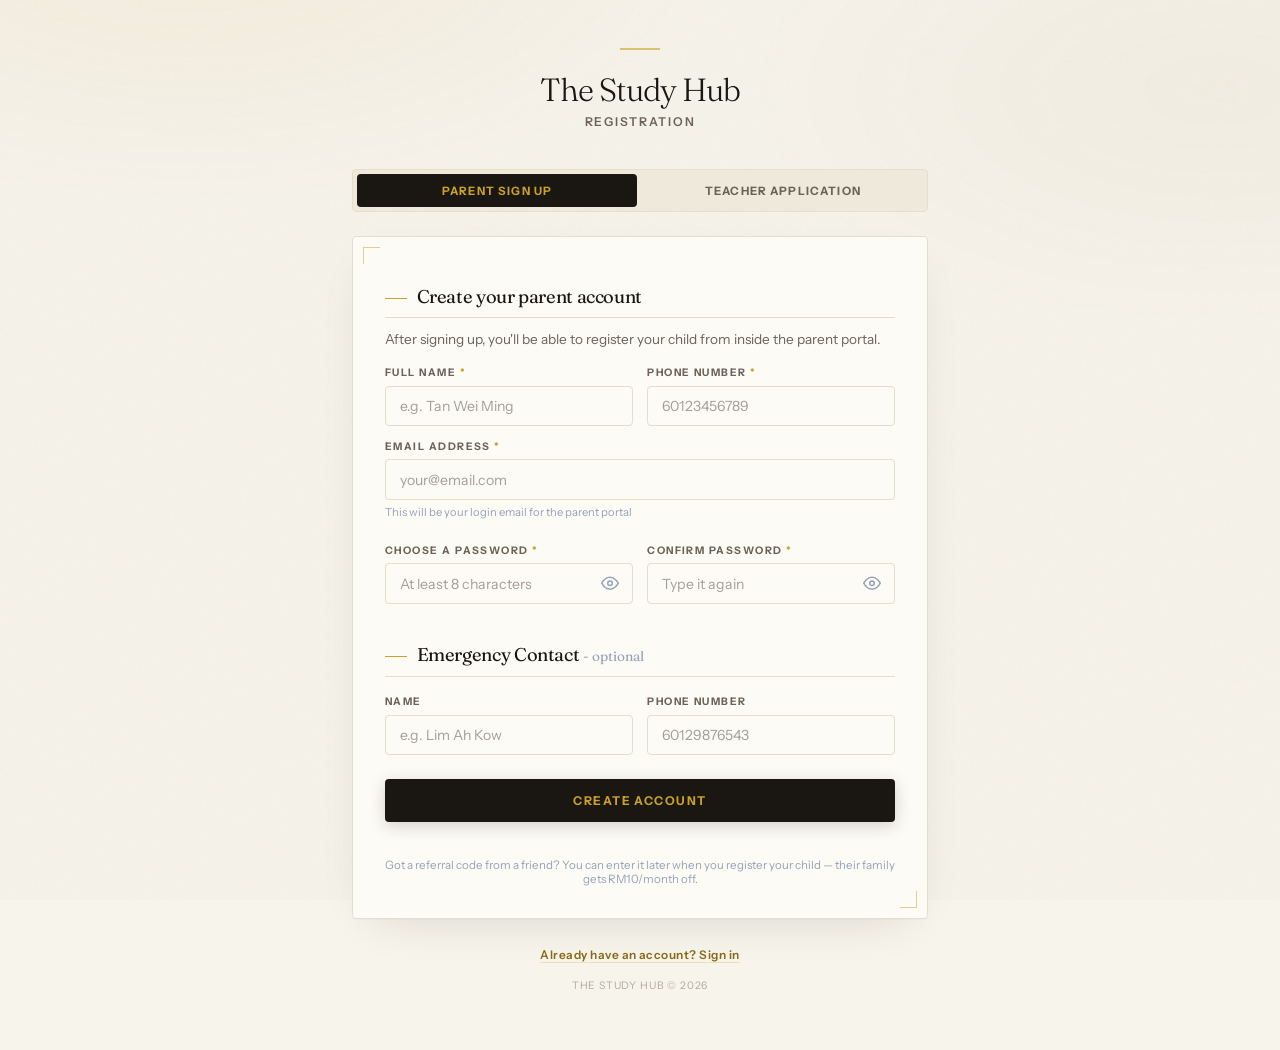
==== commit 69d5c9c8: "feat(billing): type×level pricing matrix, self-study round-up+credits, referral note - Replace subje" ====
--- a/frontend/register.html
+++ b/frontend/register.html
@@ -139,7 +139,7 @@
   <div style="text-align:center;margin-bottom:2.5rem;animation:fadeUp 0.5s cubic-bezier(0.22,0.61,0.36,1) backwards">
     <!-- Gold rule above title -->
     <div style="width:40px;height:1.5px;background:#C9A227;margin:0 auto 1.25rem;opacity:0.6"></div>
-    <h1 style="font-family:'Fraunces','Cormorant Garamond',serif;font-size:2rem;font-weight:300;color:var(--ink);letter-spacing:-0.03em;margin:0 0 0.35rem">The Study Hub</h1>
+    <h1 id="brand-name" style="font-family:'Fraunces','Cormorant Garamond',serif;font-size:2rem;font-weight:300;color:var(--ink);letter-spacing:-0.03em;margin:0 0 0.35rem">The Study Hub</h1>
     <p style="color:var(--ink-mute);font-size:0.76rem;margin:0;font-family:var(--sans);text-transform:uppercase;letter-spacing:0.14em;font-weight:600">Registration</p>
   </div>
 
@@ -154,8 +154,10 @@
     <div style="width:40px;height:1.5px;background:#C9A227;margin:0 auto 1.25rem;opacity:0.6"></div>
     <h2 style="font-family:'Fraunces','Cormorant Garamond',serif;font-size:1.5rem;font-weight:400;color:var(--ink);margin:0 0 0.75rem;letter-spacing:-0.02em">Check your email</h2>
     <p style="color:var(--ink-soft);font-size:0.88rem;line-height:1.7">We've sent a verification link to <strong id="success-email" style="color:var(--gold-deep)"></strong>.<br>Click the link in the email to activate your account and sign in.</p>
-    <p style="color:var(--ink-mute);font-size:0.78rem;line-height:1.6;margin-top:1rem">Didn't get the email? Check your spam folder, then try the <a href="/" style="color:var(--gold-deep);text-decoration:none;font-weight:600;border-bottom:1px solid rgba(201,162,39,0.3)">resend link on the login page</a>.</p>
-    <a href="/" style="display:inline-block;margin-top:1.5rem;padding:0.55rem 1.5rem;font-size:0.72rem;color:var(--gold-deep);border:1px solid var(--rule);border-radius:4px;text-decoration:none;font-weight:700;text-transform:uppercase;letter-spacing:0.1em;transition:border-color 0.15s,background 0.15s"
+    <p style="color:var(--ink-mute);font-size:0.78rem;line-height:1.6;margin-top:1rem">Didn't get the email? Check your spam folder, then click below to resend.</p>
+    <button type="button" id="parent-resend-btn" onclick="resendVerification(this, document.getElementById('parent-resend-status'))" style="margin-top:0.75rem;padding:0.5rem 1.25rem;font-size:0.72rem;color:#0a0a0a;background:rgba(201,162,39,0.18);border:1px solid var(--rule);border-radius:4px;font-weight:700;text-transform:uppercase;letter-spacing:0.1em;cursor:pointer">Resend verification email</button>
+    <p id="parent-resend-status" style="font-size:0.78rem;margin-top:0.5rem;min-height:1em"></p>
+    <a href="/" style="display:inline-block;margin-top:1rem;padding:0.55rem 1.5rem;font-size:0.72rem;color:var(--gold-deep);border:1px solid var(--rule);border-radius:4px;text-decoration:none;font-weight:700;text-transform:uppercase;letter-spacing:0.1em"
       onmouseover="this.style.borderColor='#C9A227';this.style.background='rgba(201,162,39,0.06)'" onmouseout="this.style.borderColor='';this.style.background='transparent'">Back to Login</a>
   </div>
 
@@ -237,6 +239,7 @@
     </div>
 
     <button type="submit" id="student-submit-btn" class="submit-btn">Create Account</button>
+    <p style="margin:0.75rem 0 0;font-size:0.72rem;color:var(--muted,#94a3b8);text-align:center">Got a referral code from a friend? You can enter it later when you register your child — their family gets RM10/month off.</p>
   </form>
 
   <!-- Teacher Form -->
@@ -320,10 +323,69 @@
       onmouseover="this.style.color='#C9A227'" onmouseout="this.style.color='var(--gold-deep)'">Already have an account? Sign in</a>
   </div>
 
-  <p style="text-align:center;font-size:0.65rem;color:var(--ink-mute);margin-top:1rem;opacity:0.5;letter-spacing:0.08em;text-transform:uppercase">The Study Hub &copy; 2026</p>
+  <p id="brand-footer" style="text-align:center;font-size:0.65rem;color:var(--ink-mute);margin-top:1rem;opacity:0.5;letter-spacing:0.08em;text-transform:uppercase">The Study Hub &copy; 2026</p>
 </div>
 
 <script>
+  // Apply tenant branding before form interaction. Same shape as index.html.
+  (function() {
+    try {
+      var qs = new URLSearchParams(location.search);
+      var url = '/api/branding' + (qs.get('tenant') ? ('?tenant=' + encodeURIComponent(qs.get('tenant'))) : '');
+      fetch(url, { credentials: 'omit' }).then(function(r) { return r.ok ? r.json() : null; }).then(function(b) {
+        if (!b) return;
+        if (b.brandName) {
+          var h = document.getElementById('brand-name'); if (h) h.textContent = b.brandName;
+          var f = document.getElementById('brand-footer'); if (f) f.innerHTML = b.brandName + ' &copy; ' + new Date().getFullYear();
+          document.title = 'Register — ' + b.brandName;
+        }
+      }).catch(function(){});
+    } catch(e){}
+  })();
+</script>
+<script>
+  // parseServerError unwraps the {error, request_id} JSON envelope produced
+  // by the Go backend's respondError. Falls back to raw text or a generic
+  // message so a misconfigured proxy can't make this fail.
+  async function parseServerError(res, fallback) {
+    try {
+      var ct = res.headers.get('content-type') || '';
+      if (ct.indexOf('application/json') > -1) {
+        var j = await res.json();
+        return j.error || j.message || fallback;
+      }
+      var t = await res.text();
+      return t || fallback;
+    } catch (_) {
+      return fallback;
+    }
+  }
+
+  async function resendVerification(buttonEl, statusEl) {
+    var email = (document.getElementById('success-email') || {}).textContent
+             || (document.getElementById('teacher-success-email') || {}).textContent;
+    if (!email) return;
+    buttonEl.disabled = true;
+    buttonEl.textContent = 'Sending...';
+    statusEl.textContent = '';
+    try {
+      var res = await fetch('/api/resend-verification', {
+        method: 'POST',
+        headers: { 'Content-Type': 'application/json' },
+        body: JSON.stringify({ email: email })
+      });
+      if (!res.ok) throw new Error(await parseServerError(res, 'Could not resend'));
+      statusEl.style.color = '#15803d';
+      statusEl.textContent = 'Fresh verification email sent — check your inbox.';
+    } catch (err) {
+      statusEl.style.color = '#dc2626';
+      statusEl.textContent = err.message;
+    } finally {
+      buttonEl.disabled = false;
+      buttonEl.textContent = 'Resend verification email';
+    }
+  }
+
   function switchTab(tab) {
     var tabs = ['student', 'teacher'];
     tabs.forEach(function(t) {
@@ -394,8 +456,7 @@
         body: JSON.stringify(body)
       });
       if (!res.ok) {
-        var msg = await res.text();
-        throw new Error(msg || 'Submission failed');
+        throw new Error(await parseServerError(res, 'Submission failed'));
       }
       document.getElementById('success-email').textContent = body.email;
       document.getElementById('student-form').style.display = 'none';
@@ -454,8 +515,7 @@
         body: JSON.stringify(body)
       });
       if (!res.ok) {
-        var msg = await res.text();
-        throw new Error(msg || 'Submission failed');
+        throw new Error(await parseServerError(res, 'Submission failed'));
       }
       document.getElementById('teacher-success-email').textContent = body.email;
       document.getElementById('teacher-form').style.display = 'none';
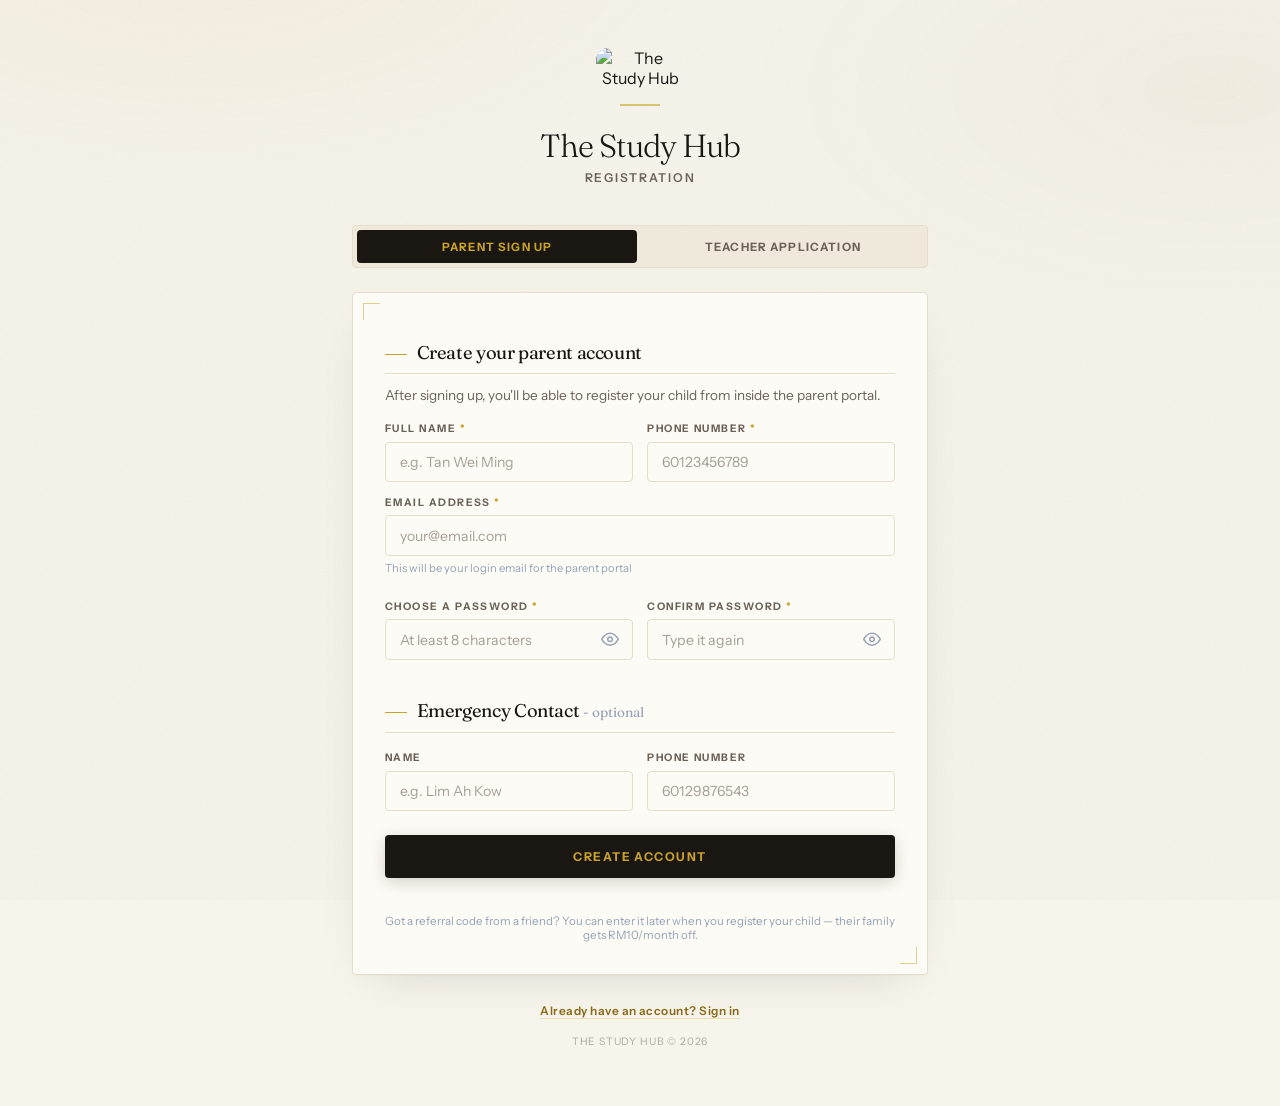
==== commit a8e4ff01: "feat(branding): bundle the centre logo on invoices and auth pages Invoice/receipt PDFs fall back to " ====
--- a/frontend/register.html
+++ b/frontend/register.html
@@ -137,6 +137,7 @@
 
   <!-- Header — editorial masthead -->
   <div style="text-align:center;margin-bottom:2.5rem;animation:fadeUp 0.5s cubic-bezier(0.22,0.61,0.36,1) backwards">
+    <img src="/logo.jpg" alt="The Study Hub" style="width:88px;height:auto;margin:0 auto 1rem;display:block;border-radius:12px">
     <!-- Gold rule above title -->
     <div style="width:40px;height:1.5px;background:#C9A227;margin:0 auto 1.25rem;opacity:0.6"></div>
     <h1 id="brand-name" style="font-family:'Fraunces','Cormorant Garamond',serif;font-size:2rem;font-weight:300;color:var(--ink);letter-spacing:-0.03em;margin:0 0 0.35rem">The Study Hub</h1>
@@ -336,7 +337,7 @@
         if (!b) return;
         if (b.brandName) {
           var h = document.getElementById('brand-name'); if (h) h.textContent = b.brandName;
-          var f = document.getElementById('brand-footer'); if (f) f.innerHTML = b.brandName + ' &copy; ' + new Date().getFullYear();
+          var f = document.getElementById('brand-footer'); if (f) f.textContent = b.brandName + ' © ' + new Date().getFullYear();
           document.title = 'Register — ' + b.brandName;
         }
       }).catch(function(){});
@@ -494,7 +495,9 @@
     var body = {
       type: 'teacher',
       status: 'pending',
-      submittedOn: new Date().toISOString().slice(0,10),
+      // Local date, not toISOString() (UTC) — the backend stamps dates in local
+      // MYT, so a UTC string is a day behind for most of the morning.
+      submittedOn: (function(d){ return d.getFullYear() + '-' + String(d.getMonth()+1).padStart(2,'0') + '-' + String(d.getDate()).padStart(2,'0'); })(new Date()),
       fullName: data.fullName,
       displayName: data.displayName || data.fullName,
       email: data.email,
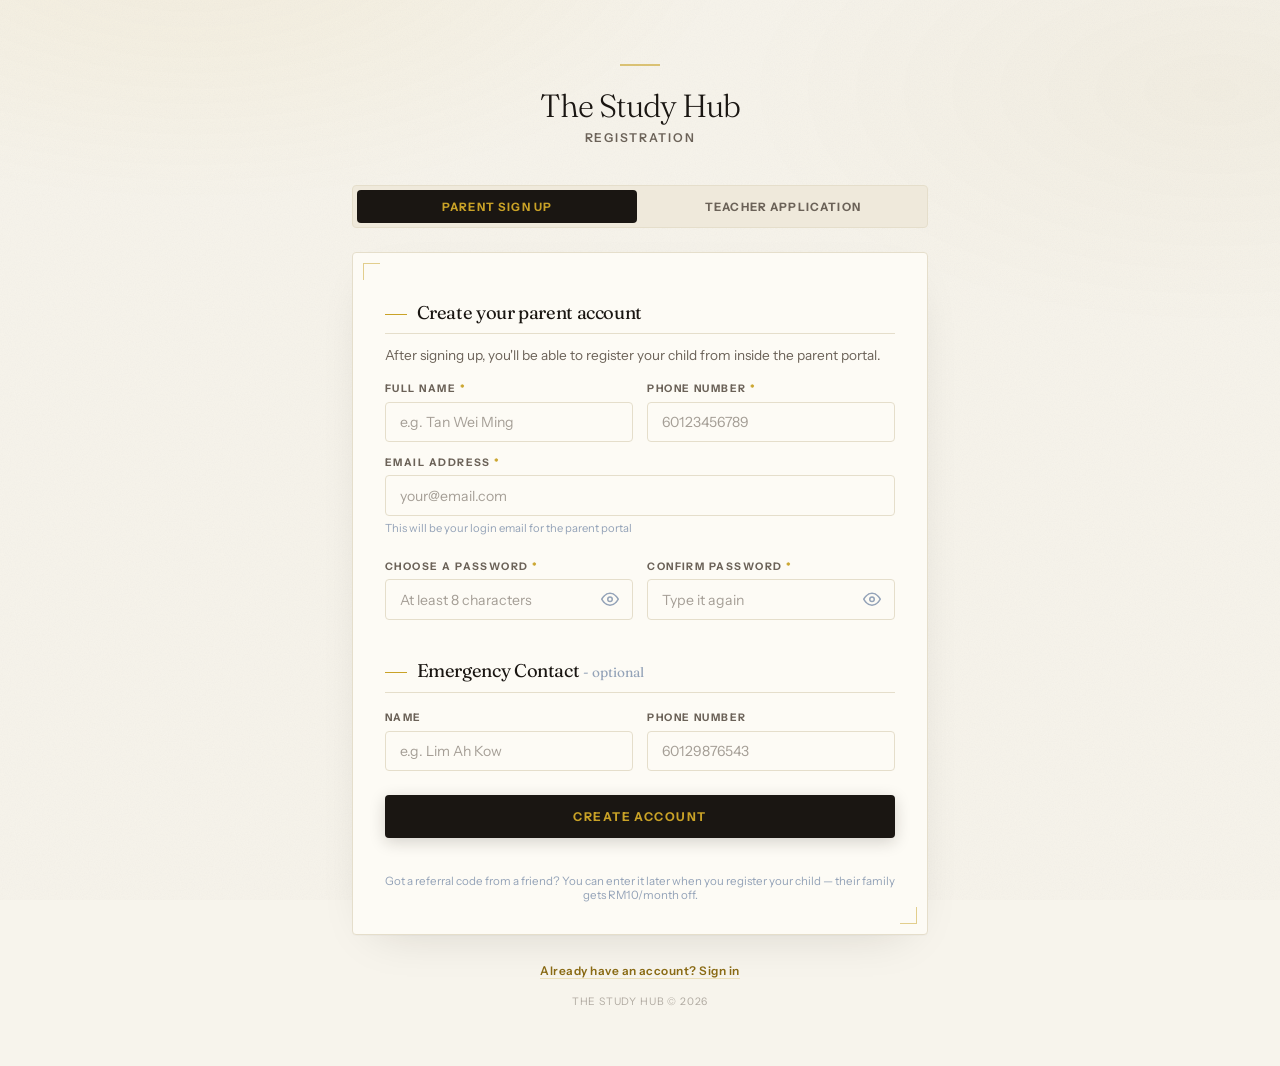
==== commit d8f09736: "feat(branding): transparent logo everywhere, replacing the owl placeholders Cuts the grey background" ====
--- a/frontend/register.html
+++ b/frontend/register.html
@@ -137,7 +137,7 @@
 
   <!-- Header — editorial masthead -->
   <div style="text-align:center;margin-bottom:2.5rem;animation:fadeUp 0.5s cubic-bezier(0.22,0.61,0.36,1) backwards">
-    <img src="/logo.jpg" alt="The Study Hub" style="width:88px;height:auto;margin:0 auto 1rem;display:block;border-radius:12px">
+    <img src="/logo-icon.png" alt="" style="width:92px;height:auto;margin:0 auto 1rem;display:block">
     <!-- Gold rule above title -->
     <div style="width:40px;height:1.5px;background:#C9A227;margin:0 auto 1.25rem;opacity:0.6"></div>
     <h1 id="brand-name" style="font-family:'Fraunces','Cormorant Garamond',serif;font-size:2rem;font-weight:300;color:var(--ink);letter-spacing:-0.03em;margin:0 0 0.35rem">The Study Hub</h1>
